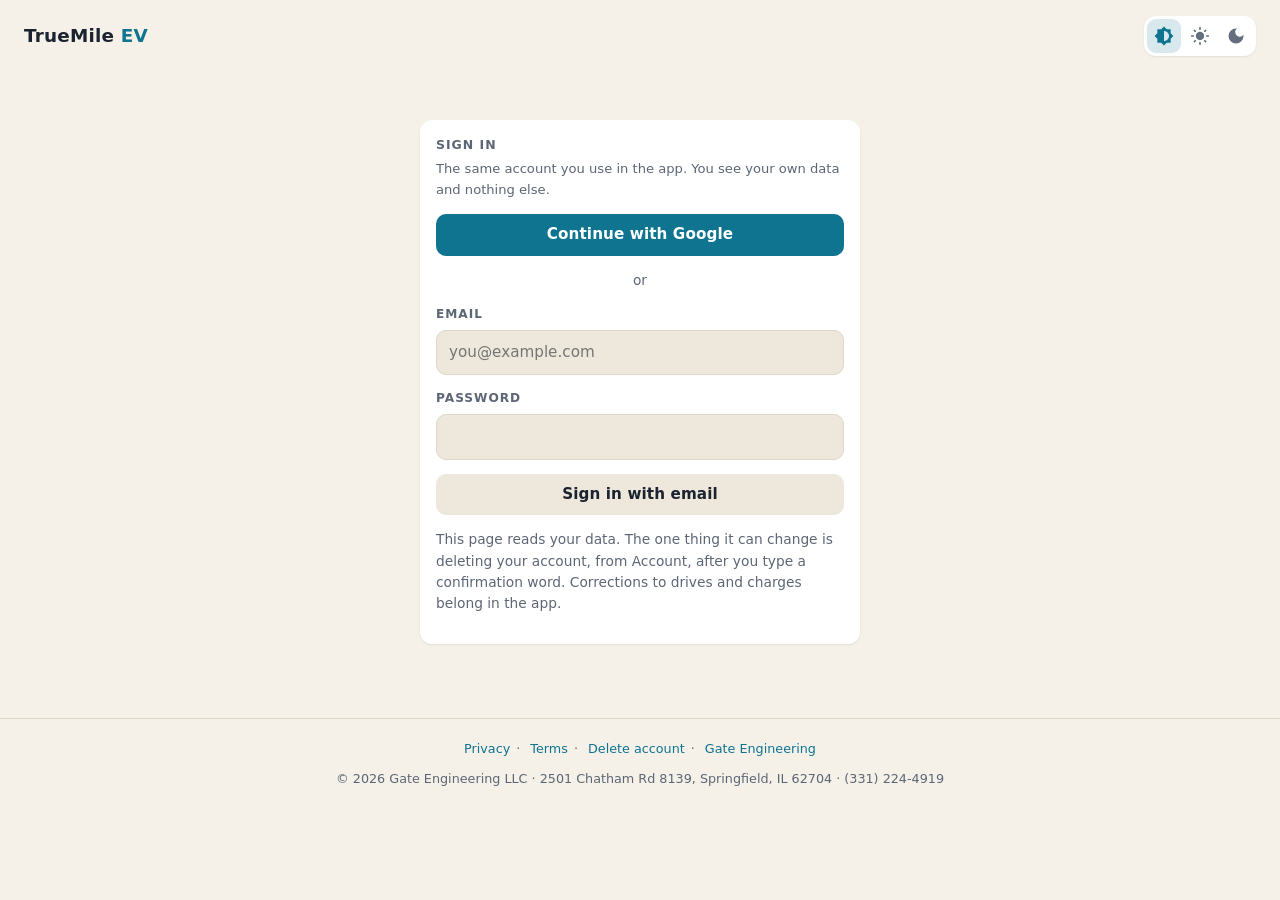
==== app.html @ 6ab0e8e6 "The dashboard rebuilt like the app: Account, Garage, Financial, Charge, Map, Report, Settings Sideba" ====
<!DOCTYPE html>
<html lang="en"><head><meta charset="utf-8"><meta name="viewport" content="width=device-width, initial-scale=1">
<meta http-equiv="Content-Security-Policy" content="default-src 'none'; script-src 'self'; style-src 'self' 'unsafe-inline'; img-src 'self' data: blob:; connect-src 'self' https://fsnmjxtthahperapdihw.supabase.co https://tiles.openfreemap.org; worker-src 'self'; base-uri 'none'; form-action 'none'">
<meta name="color-scheme" content="dark light">
<meta name="robots" content="noindex">
<title>TrueMile EV — your dashboard</title>
<link rel="icon" href='data:image/svg+xml,<svg xmlns="http://www.w3.org/2000/svg" viewBox="0 0 64 64"><path d="M10 12 h18 a20 20 0 0 1 0 40 h-18 z" fill="%231e88d2"/><circle cx="52" cy="32" r="6" fill="%2300e676"/></svg>'>
<link rel="stylesheet" href="assets/style.css?v=3">
<link rel="stylesheet" href="assets/css/tiles.css?v=3">
<link rel="stylesheet" href="assets/css/account.css?v=3">
<link rel="stylesheet" href="assets/css/garage.css?v=3">
<link rel="stylesheet" href="assets/css/settings.css?v=3">
<link rel="stylesheet" href="assets/css/financial.css?v=3">
<link rel="stylesheet" href="assets/css/charges.css?v=3">
<link rel="stylesheet" href="assets/css/charts.css?v=3">
<link rel="stylesheet" href="assets/css/trips.css?v=3">
<link rel="stylesheet" href="assets/css/map.css?v=3">
<link rel="stylesheet" href="assets/css/report.css?v=3">
<link rel="stylesheet" href="assets/css/print.css?v=3">
<script src="assets/config.js?v=3"></script>
</head><body>
<div class="shell" id="shell">

  <aside id="sidebar" class="sidebar hide" aria-label="Sections"></aside>
  <div class="scrim hide" id="scrim"></div>

  <div class="main">
    <header class="topbar" id="topbar">
      <div class="tb-left" id="tbLeft">
        <a class="tb-brand" href="index.html">TrueMile <b>EV</b></a>
      </div>
      <div class="tb-right" id="tbRight"></div>
    </header>

    <div id="banner"></div>

    <!-- ── not configured ─────────────────────────────────────────────────────────────────── -->
    <div id="unconfigured" class="panel narrow hide">
      <h2>One value missing</h2>
      <p class="note">This page needs the project's public anon key before it can talk to anything.
      Run <code>python tools/web-config.py</code>, which copies it into <code>assets/config.js</code> from the
      app's own source. Only the public anon key belongs in that file: it is served to every visitor.</p>
    </div>

    <!-- ── sign in ────────────────────────────────────────────────────────────────────────── -->
    <div id="signIn" class="panel narrow hide">
      <h2>Sign in</h2>
      <p class="sub">The same account you use in the app. You see your own data and nothing else.</p>
      <button id="googleBtn" type="button" class="primary wide">Continue with Google</button>
      <p class="note center gap-top">or</p>
      <label for="email">Email</label>
      <input id="email" type="email" autocomplete="username" placeholder="you@example.com">
      <label for="password">Password</label>
      <input id="password" type="password" autocomplete="current-password">
      <button id="emailBtn" type="button" class="wide gap-top">Sign in with email</button>
      <div id="signInMsg"></div>
      <p class="note signin-note">This page reads your data. The one thing it can change is deleting your account,
      from Account, after you type a confirmation word. Corrections to drives and charges belong in the app.</p>
    </div>

    <!-- ── the signed-in sections ─────────────────────────────────────────────────────────── -->
    <main id="view" class="hide"></main>

    <footer>
      <div>
        <a href="https://gateeng.com/truemile-privacy/">Privacy</a>·
        <a href="https://gateeng.com/truemile-terms/">Terms</a>·
        <a href="https://gateeng.com/truemile-privacy/delete/">Delete account</a>·
        <a href="https://gateeng.com">Gate Engineering</a>
      </div>
      <div class="foot2">© 2026 Gate Engineering LLC · 2501 Chatham Rd 8139, Springfield, IL 62704 · (331) 224-4919</div>
    </footer>
  </div>

</div>
<script type="module" src="assets/app.js?v=3"></script>
</body></html>
---- assets/style.css ----
/* TrueMile EV — dashboard design system. Self-hosted: no font file, no outside stylesheet.
   The app's own look (TrueMileColors): flat navy after dark, warm ivory by day; cards on a flat page,
   no glows, no gradients. lib/theme.js sets data-theme on <html> (a stored Light / Dark choice, else
   the system); config.js applies a stored choice before the first paint; until then the media query
   below decides. The three token blocks must define the same properties (a test checks).
   Components here are unprefixed and shared by every section; a view adds only classes prefixed with
   its own name, in its own css/*.css file. */

:root, :root[data-theme="dark"]{
  --bg:#0B111E; --card:#131B2A; --card2:#1A2336; --line:#2A3547; --ink:#E8F0FF; --muted:#9AA5B8;
  --dim:#8391A7; --dim-deco:#4A5568; --accent:#00E5FF; --accent-ink:#04121A;
  --m-cost:#34D399; --m-power:#2E9BE6; --m-regen:#39E04D; --m-charging:#22D3EE; --m-bms:#B794F6;
  --m-efficiency:#FACC15; --m-climate:#FB7185; --m-outside:#6FB7E0; --m-distance:#E5E7EB;
  --alert:#E5484D; --caution:#F2A60C; --better:#4ADE80; --worse:#F87171;
  --tier-pro:#2196F3; --tier-max:#00E676; --tier-business:#FFB300;
  --c-board:#00E676; --c-charge:#00B0FF; --c-live:#FF1744; --c-map:#FF6D00; --c-report:#FFD600;
  --c-wear:#00E5FF; --c-auto:#B388FF;
  --hover:rgba(0,229,255,.06); --shadow:none; --pop-shadow:0 18px 48px rgba(0,0,0,.55);
  --scrim:rgba(3,6,12,.62); --err-ink:#FF8A80; --btn-hover:#24304A;
  /* role aliases (the same in every theme) */
  --cyan:var(--accent); --green:var(--c-board); --blue:var(--m-power); --amber:var(--caution); --red:var(--alert);
  --c-account:var(--accent); --c-garage:var(--m-bms); --c-financial:var(--c-board); --c-settings:var(--muted);
  color-scheme:dark;
}
:root[data-theme="light"]{
  --bg:#F5F1E8; --card:#FFFFFF; --card2:#EDE8DB; --line:#DED7C7; --ink:#1B2330; --muted:#5C6675;
  --dim:#646E7E; --dim-deco:#B7B0A0; --accent:#0E7490; --accent-ink:#FFFFFF;
  --m-cost:#15803D; --m-power:#0E63C4; --m-regen:#128A3C; --m-charging:#2563EB; --m-bms:#6D28D9;
  --m-efficiency:#B45309; --m-climate:#C2410C; --m-outside:#2C7CB0; --m-distance:#374151;
  --alert:#C62828; --caution:#B26A00; --better:#15803D; --worse:#C62828;
  --tier-pro:#1D4ED8; --tier-max:#15803D; --tier-business:#B45309;
  --c-board:#15803D; --c-charge:#0369A1; --c-live:#B91C1C; --c-map:#C2410C; --c-report:#A16207;
  --c-wear:#0E7490; --c-auto:#6D28D9;
  --hover:rgba(14,116,144,.06); --shadow:0 1px 2px rgba(90,80,60,.10); --pop-shadow:0 18px 48px rgba(90,80,60,.28);
  --scrim:rgba(40,36,28,.40); --err-ink:#B91C1C; --btn-hover:#DCD5C4;
  --cyan:var(--accent); --green:var(--c-board); --blue:var(--m-power); --amber:var(--caution); --red:var(--alert);
  --c-account:var(--accent); --c-garage:var(--m-bms); --c-financial:var(--c-board); --c-settings:var(--muted);
  color-scheme:light;
}
@media (prefers-color-scheme: light){
  :root:not([data-theme]){
    --bg:#F5F1E8; --card:#FFFFFF; --card2:#EDE8DB; --line:#DED7C7; --ink:#1B2330; --muted:#5C6675;
    --dim:#646E7E; --dim-deco:#B7B0A0; --accent:#0E7490; --accent-ink:#FFFFFF;
    --m-cost:#15803D; --m-power:#0E63C4; --m-regen:#128A3C; --m-charging:#2563EB; --m-bms:#6D28D9;
    --m-efficiency:#B45309; --m-climate:#C2410C; --m-outside:#2C7CB0; --m-distance:#374151;
    --alert:#C62828; --caution:#B26A00; --better:#15803D; --worse:#C62828;
    --tier-pro:#1D4ED8; --tier-max:#15803D; --tier-business:#B45309;
    --c-board:#15803D; --c-charge:#0369A1; --c-live:#B91C1C; --c-map:#C2410C; --c-report:#A16207;
    --c-wear:#0E7490; --c-auto:#6D28D9;
    --hover:rgba(14,116,144,.06); --shadow:0 1px 2px rgba(90,80,60,.10); --pop-shadow:0 18px 48px rgba(90,80,60,.28);
    --scrim:rgba(40,36,28,.40); --err-ink:#B91C1C; --btn-hover:#DCD5C4;
    --cyan:var(--accent); --green:var(--c-board); --blue:var(--m-power); --amber:var(--caution); --red:var(--alert);
    --c-account:var(--accent); --c-garage:var(--m-bms); --c-financial:var(--c-board); --c-settings:var(--muted);
    color-scheme:light;
  }
}

:root{
  --r-tile:10px; --r-card:12px; --r-pill:16px; --r-chip:8px;
  --sp1:4px; --sp2:8px; --sp3:12px; --sp4:16px; --sp5:24px; --sp6:32px;
  --gutter:24px; --content:1280px;
  --sb-full:232px; --sb-rail:80px; --sb-drawer:280px;
  --ease:cubic-bezier(.2,.7,.2,1);
}

/* ── base ────────────────────────────────────────────────────────────────────────────────── */
*{box-sizing:border-box}
html{-webkit-text-size-adjust:100%;overflow-x:hidden}
body{margin:0;font-family:system-ui,-apple-system,"Segoe UI",Roboto,"Helvetica Neue",Arial,sans-serif;
  font-size:.95rem;line-height:1.55;background:var(--bg);color:var(--ink);min-height:100vh}
a{color:var(--accent);text-decoration:none}
a:hover{text-decoration:underline}
code{font-family:ui-monospace,Consolas,monospace;font-size:.92em;background:var(--card2);padding:1px 5px;border-radius:5px}
img,svg{max-width:100%}
svg.ico{flex:none;display:inline-block;vertical-align:middle}
.hide{display:none!important}
.center{text-align:center}
.gap-top{margin-top:14px}
.wide{width:100%}
.num,.tnum{font-variant-numeric:tabular-nums}
.sr-only{position:absolute!important;width:1px;height:1px;padding:0;margin:-1px;overflow:hidden;clip:rect(0 0 0 0);white-space:nowrap;border:0}
:focus-visible{outline:2px solid var(--accent);outline-offset:2px}

/* ── the shell: sidebar | main column ────────────────────────────────────────────────────── */
.shell{min-height:100vh}
.shell.with-nav{display:grid;grid-template-columns:var(--sb-full) minmax(0,1fr)}
.shell.with-nav.rail{grid-template-columns:var(--sb-rail) minmax(0,1fr)}
.main{min-width:0;display:flex;flex-direction:column;min-height:100vh}
.main > main,.main > #banner,.main > .panel,.main > footer{width:100%;max-width:var(--content);margin-left:auto;margin-right:auto}
#view{padding:0 var(--gutter) var(--sp5);min-width:0;flex:1 0 auto}
#banner{padding:0 var(--gutter)}
#banner:empty{display:none}
#banner .msg{display:flex;align-items:center;gap:10px;flex-wrap:wrap}

.sidebar{position:sticky;top:0;align-self:start;height:100vh;overflow:auto;background:var(--card);box-shadow:var(--shadow);
  display:flex;flex-direction:column;gap:var(--sp2);padding:var(--sp4) var(--sp3);z-index:30;
  border-right:1px solid color-mix(in srgb,var(--line) 60%,transparent);scrollbar-width:thin}
.sb-brand{display:flex;align-items:center;gap:10px;padding:6px 10px 14px;color:var(--ink);font-weight:800;font-size:1.12rem;
  letter-spacing:.2px;white-space:nowrap;min-height:44px}
.sb-brand:hover{text-decoration:none}
.sb-brand b{color:var(--accent);font-weight:800}
.sb-logo{width:30px;height:30px;flex:none}
.sb-nav{display:flex;flex-direction:column;gap:4px;margin:0;padding:0;list-style:none;flex:1 1 auto}
.sb-bottom{display:flex;flex-direction:column;gap:4px;padding-top:var(--sp2);border-top:1px solid var(--line)}
.sb-item{--c:var(--accent);display:flex;align-items:center;gap:14px;min-height:44px;padding:0 14px;border-radius:var(--r-pill);
  color:var(--dim);font-weight:500;font-size:.95rem;white-space:nowrap;transition:background .18s var(--ease),color .18s var(--ease)}
.sb-item:hover{text-decoration:none;background:var(--hover);color:var(--ink)}
.sb-item .ico{width:24px;height:24px;transition:transform .18s var(--ease)}
.sb-item[aria-current="page"]{background:color-mix(in srgb,var(--c) 15%,transparent);color:var(--c);font-weight:700}
.sb-item[aria-current="page"]:hover{color:var(--c)}
.sb-email{color:var(--muted);font-size:.8rem;padding:4px 14px;overflow:hidden;text-overflow:ellipsis;white-space:nowrap;max-width:100%}
.sb-collapse{display:flex;align-items:center;gap:14px;min-height:40px;padding:0 14px;border:0;background:transparent;
  color:var(--dim);font-weight:500;border-radius:var(--r-pill);width:100%;justify-content:flex-start}
.sb-collapse:hover{background:var(--hover);color:var(--ink)}
.sb-collapse .ico{width:22px;height:22px}

/* the icon rail: collapsed by choice at ≥1100 px, always at 768-1099 px */
.shell.rail .sidebar{padding:var(--sp4) 6px;align-items:stretch}
.shell.rail .sb-brand span,.shell.rail .sb-email,.shell.rail .sb-collapse span{display:none}
.shell.rail .sb-brand{justify-content:center;padding:6px 0 14px}
.shell.rail .sb-item{flex-direction:column;justify-content:center;gap:2px;padding:6px 2px;min-height:56px;font-size:.66rem;
  white-space:normal;text-align:center;line-height:1.15}
.shell.rail .sb-item .ico{width:26px;height:26px}
.shell.rail .sb-collapse{justify-content:center;padding:0}
.shell.rail .sb-collapse .ico{transform:rotate(180deg)}

.scrim{position:fixed;inset:0;background:var(--scrim);z-index:40}

@media (min-width:768px) and (max-width:1099.98px){
  .shell.with-nav{grid-template-columns:var(--sb-rail) minmax(0,1fr)}
  .shell.with-nav .sidebar{padding:var(--sp4) 6px}
  .shell.with-nav .sb-brand span,.shell.with-nav .sb-email,.shell.with-nav .sb-collapse{display:none}
  .shell.with-nav .sb-brand{justify-content:center;padding:6px 0 14px}
  .shell.with-nav .sb-item{flex-direction:column;justify-content:center;gap:2px;padding:6px 2px;min-height:56px;font-size:.66rem;
    white-space:normal;text-align:center;line-height:1.15}
  .shell.with-nav .sb-item .ico{width:26px;height:26px}
}
@media (max-width:767.98px){
  :root{--gutter:16px}
  .shell.with-nav,.shell.with-nav.rail{display:block}
  .shell.with-nav .sidebar{position:fixed;left:0;top:0;bottom:0;width:var(--sb-drawer);max-width:86vw;height:auto;align-self:stretch;
    transform:translateX(-102%);transition:transform .2s var(--ease);z-index:50;box-shadow:var(--pop-shadow);visibility:hidden}
  .shell.with-nav .sidebar.open{transform:none;visibility:visible}
  .shell.with-nav .sb-collapse{display:none}
  .shell.rail .sb-brand span,.shell.rail .sb-email{display:revert}
  .shell.rail .sb-brand{justify-content:flex-start;padding:6px 10px 14px}
  .shell.rail .sb-item{flex-direction:row;justify-content:flex-start;gap:14px;padding:0 14px;min-height:44px;font-size:.95rem;white-space:nowrap;text-align:left}
  .shell.rail .sb-item .ico{width:24px;height:24px}
}
@media (min-width:768px){ .scrim{display:none!important} .tb-menu{display:none!important} }

/* ── topbar ─────────────────────────────────────────────────────────────────────────────── */
.topbar{position:sticky;top:0;z-index:20;background:var(--bg);display:flex;align-items:center;gap:12px;
  padding:14px var(--gutter);min-height:72px;width:100%;max-width:var(--content);margin:0 auto}
.tb-left{display:flex;align-items:center;gap:12px;min-width:0;flex:1 1 auto}
.tb-right{display:flex;align-items:center;gap:8px;flex:none;flex-wrap:wrap;justify-content:flex-end;min-width:0}
.tb-brand{font-weight:800;letter-spacing:.2px;font-size:1.15rem;color:var(--ink);white-space:nowrap}
.tb-brand:hover{text-decoration:none}
.tb-brand b{color:var(--accent)}
.tb-sect{--c:var(--accent);width:40px;height:40px;border-radius:var(--r-tile);display:grid;place-items:center;flex:none;
  color:var(--c);background:color-mix(in srgb,var(--c) 14%,transparent)}
.tb-titles{min-width:0;display:flex;flex-direction:column}
.tb-titles h1{font-size:1.3rem;font-weight:800;line-height:1.2;margin:0;white-space:nowrap;overflow:hidden;text-overflow:ellipsis}
.tb-sub{color:var(--muted);font-size:.82rem;white-space:nowrap;overflow:hidden;text-overflow:ellipsis;min-height:1.2em}
.tb-sub a{color:var(--muted)}
.tb-vehicle{width:auto;max-width:240px;min-height:40px;padding:6px 10px;font-size:.88rem;text-overflow:ellipsis}
.tb-refresh .lbl{margin-left:2px}
.pill.demo{background:color-mix(in srgb,var(--caution) 16%,transparent);color:var(--caution)}
a.pill:hover{text-decoration:none;filter:brightness(1.08)}

/* the theme switch: System · Light · Dark, right of Refresh */
.themesw{display:inline-flex;gap:2px;padding:3px;border-radius:12px;background:var(--card);box-shadow:var(--shadow)}
.themesw button{width:34px;height:34px;min-height:0;padding:0;display:grid;place-items:center;border:0;border-radius:9px;
  background:transparent;color:var(--dim)}
.themesw button:hover{color:var(--ink);background:var(--hover)}
.themesw button[aria-checked="true"]{color:var(--accent);background:color-mix(in srgb,var(--accent) 16%,transparent)}
.themesw-one{position:relative;display:none}
@media (max-width:559.98px){
  .themesw{display:none}
  .themesw-one{display:inline-block}
  .tb-refresh .lbl{display:none}
  .tb-refresh{width:40px;padding:0;justify-content:center}
}
@media (max-width:767.98px){
  .topbar{position:static;padding:10px var(--gutter);gap:8px;flex-wrap:wrap;min-height:60px}
  .tb-sect{display:none}
  .tb-titles h1{font-size:1.12rem}
  .tb-vehicle{max-width:150px}
}

/* ── controls ───────────────────────────────────────────────────────────────────────────── */
button{font:inherit;cursor:pointer;border-radius:10px;padding:8px 14px;font-weight:600;letter-spacing:.1px;
  background:var(--card2);color:var(--ink);border:1px solid transparent;transition:background .15s,border-color .15s,color .15s}
button:hover{background:var(--btn-hover)}
button.primary,.btn.primary{background:var(--accent);color:var(--accent-ink);border-color:transparent}
button.primary:hover,.btn.primary:hover{background:color-mix(in srgb,var(--accent) 86%,var(--ink))}
button.small{padding:6px 12px;font-size:.86em}
button:disabled,.btn[aria-disabled="true"]{opacity:.5;cursor:default}
button:disabled:hover{background:var(--card2)}
button.primary:disabled:hover{background:var(--accent)}
.btn{display:inline-flex;align-items:center;justify-content:center;gap:8px;min-height:44px;padding:0 16px;border-radius:10px;
  font-weight:600;background:var(--card2);color:var(--ink);border:1px solid transparent;text-decoration:none;cursor:pointer;
  font-size:.95rem;line-height:1.2;white-space:nowrap}
.btn:hover{text-decoration:none;background:var(--btn-hover)}
.btn.ghost{background:transparent;border-color:var(--line)}
.btn.ghost:hover{background:var(--hover)}
.btn.danger{background:color-mix(in srgb,var(--alert) 16%,transparent);color:var(--alert)}
.btn.danger:hover{background:color-mix(in srgb,var(--alert) 24%,transparent)}
.btn.sm{min-height:36px;padding:0 12px;font-size:.88rem}
.icon-btn{width:40px;height:40px;min-height:0;padding:0;display:inline-grid;place-items:center;border-radius:10px;flex:none;
  background:transparent;color:var(--muted);border:0}
.icon-btn:hover{background:var(--hover);color:var(--ink)}
input,select,textarea{font:inherit;background:var(--card2);color:var(--ink);border:1px solid var(--line);
  border-radius:10px;padding:10px 12px;width:100%;min-width:0}
input:focus-visible,select:focus-visible,textarea:focus-visible{outline:2px solid var(--accent);outline-offset:0;border-color:transparent}
input[type=checkbox],input[type=radio]{width:auto;accent-color:var(--accent)}
input[type=date]{color-scheme:inherit}
label{display:block;font-size:.8em;letter-spacing:.08em;text-transform:uppercase;color:var(--muted);margin:14px 0 6px;font-weight:600}

.seg{display:inline-flex;flex-wrap:wrap;gap:6px;max-width:100%}
.seg button{padding:6px 12px;font-size:.86em;border-radius:999px;background:var(--card);border:1px solid var(--line)}
.seg button:hover{background:var(--hover)}
.seg button.on,.seg button[aria-pressed="true"],.seg button[aria-checked="true"]{color:var(--accent);border-color:currentColor;
  background:color-mix(in srgb,var(--accent) 14%,transparent)}
.chip{display:inline-flex;align-items:center;gap:6px;padding:3px 10px;border-radius:var(--r-chip);font-size:.84em;
  background:var(--card2);color:var(--ink);border:0}
.chip.ok{background:color-mix(in srgb,var(--c-board) 15%,transparent);color:var(--c-board)}
.chip.warn{background:color-mix(in srgb,var(--caution) 15%,transparent);color:var(--caution)}
.chip.err{background:color-mix(in srgb,var(--alert) 15%,transparent);color:var(--alert)}
.pill{display:inline-flex;align-items:center;gap:4px;padding:2px 10px;border-radius:999px;font-size:.78em;font-weight:700;white-space:nowrap;
  background:color-mix(in srgb,var(--accent) 14%,transparent);color:var(--accent)}
.pill.grey{background:color-mix(in srgb,var(--muted) 14%,transparent);color:var(--muted)}
.pill.tier-pro{background:color-mix(in srgb,var(--tier-pro) 16%,transparent);color:var(--tier-pro)}
.pill.tier-max{background:color-mix(in srgb,var(--tier-max) 16%,transparent);color:var(--tier-max)}
.pill.tier-business{background:color-mix(in srgb,var(--tier-business) 16%,transparent);color:var(--tier-business)}
.pill.tier-entry{background:color-mix(in srgb,var(--muted) 16%,transparent);color:var(--muted)}
.badge{display:inline-grid;place-items:center;min-width:18px;height:18px;padding:0 5px;border-radius:9px;font-size:.7rem;font-weight:800;
  background:var(--accent);color:var(--accent-ink);font-variant-numeric:tabular-nums}

/* the app's FilterButton: a two-line stadium on accent 14% */
.filterbtn{display:inline-flex;align-items:center;gap:8px;min-height:44px;padding:4px 12px 4px 14px;border-radius:999px;border:0;
  background:color-mix(in srgb,var(--accent) 14%,transparent);color:var(--accent);text-align:left;max-width:100%}
.filterbtn:hover{background:color-mix(in srgb,var(--accent) 22%,transparent)}
.filterbtn .fb-text{display:flex;flex-direction:column;min-width:0;line-height:1.15}
.filterbtn .fb-k{font-size:10px;color:var(--muted);font-weight:600;letter-spacing:.04em}
.filterbtn .fb-v{font-size:12px;font-weight:800;color:var(--accent);white-space:nowrap;overflow:hidden;text-overflow:ellipsis}
.filterbtn .count{margin-left:2px}

/* section tabs (Garage tabs, Map Trips / Journeys): underline style, scrolls inside itself */
.subtabs{--c:var(--accent);display:flex;gap:4px;border-bottom:1px solid var(--line);overflow-x:auto;overflow-y:hidden;
  scrollbar-width:thin;margin:0 0 var(--sp4);-webkit-overflow-scrolling:touch}
.subtabs a,.subtabs button{display:inline-flex;align-items:center;gap:8px;padding:10px 14px;border:0;border-radius:0;background:transparent;
  color:var(--muted);font-weight:600;white-space:nowrap;border-bottom:2px solid transparent;margin-bottom:-1px;min-height:44px;
  transition:color .15s,background .15s}
.subtabs a:hover,.subtabs button:hover{text-decoration:none;color:var(--ink);background:var(--hover)}
.subtabs [aria-selected="true"],.subtabs [aria-current="page"]{color:var(--c);border-bottom-color:var(--c)}

/* ── type ───────────────────────────────────────────────────────────────────────────────── */
section{padding:0}
h1{font-size:1.3rem;line-height:1.25;margin:0 0 10px;font-weight:800}
h2{font-size:.78rem;letter-spacing:.08em;text-transform:uppercase;color:var(--muted);margin:0 0 12px;line-height:1.4;font-weight:700}
h3{font-size:1rem;margin:0 0 8px}
.sub{color:var(--muted);font-size:.82rem;margin:-6px 0 14px}
.note{color:var(--muted);font-size:.86rem}
.loading{color:var(--muted);margin:6px 0}
.lock,.note.lock{color:var(--muted);display:flex;align-items:center;gap:6px}
.lock .ico{color:var(--dim)}
.row-title{font-size:.95rem;font-weight:600}
.subtitle{color:var(--muted);font-size:.82rem}

/* ── surfaces ───────────────────────────────────────────────────────────────────────────── */
.card,.panel{background:var(--card);border-radius:var(--r-card);padding:16px;min-width:0;box-shadow:var(--shadow)}
.panel.narrow{max-width:440px;margin:48px auto}
.card-head{display:flex;align-items:center;gap:10px;margin:0 0 12px;min-height:24px;flex-wrap:wrap}
.card-title{font-size:.76rem;font-weight:700;text-transform:uppercase;letter-spacing:.08em;color:var(--muted);margin:0;line-height:1.35;
  display:flex;align-items:center;gap:8px}
.card-title .ico{color:var(--dim)}
.card-actions{margin-left:auto;display:flex;align-items:center;gap:8px;flex-wrap:wrap}
.card-tag{font-size:.66rem;letter-spacing:.08em;color:var(--muted);border:1px solid var(--line);border-radius:999px;padding:1px 8px;font-weight:700}
.card.collapsible > .card-head{cursor:pointer;user-select:none;margin-bottom:0}
.card.collapsible.open > .card-head{margin-bottom:12px}
.card.collapsible > .card-body{display:none}
.card.collapsible.open > .card-body{display:block}
.card-chev{margin-left:auto;color:var(--dim);display:grid;place-items:center}
.grid-cards{display:grid;grid-template-columns:repeat(auto-fill,minmax(min(100%,320px),1fr));gap:16px;align-items:start}
.stack{display:flex;flex-direction:column;gap:16px;min-width:0}
.span-all{grid-column:1 / -1}

.tiles{display:grid;grid-template-columns:repeat(3,minmax(0,1fr));gap:10px}
.tile{background:var(--card);border-radius:var(--r-tile);padding:12px 8px;min-width:0;text-align:center;border:0;
  display:flex;flex-direction:column;align-items:center;justify-content:center;gap:2px;box-shadow:var(--shadow)}
button.tile{font-weight:400;letter-spacing:0}
button.tile:hover{background:color-mix(in srgb,var(--card) 90%,var(--ink))}
.tile .v,.tile-v{font-size:1.5rem;font-weight:900;line-height:1.15;overflow-wrap:anywhere;font-variant-numeric:tabular-nums;max-width:100%}
.tile .k,.tile-k{font-size:.74rem;font-weight:500;color:var(--dim);letter-spacing:.03em;line-height:1.25}
.tile-cmp{font-size:.7rem;color:var(--dim);line-height:1.25;max-width:100%;white-space:nowrap;overflow:hidden;text-overflow:ellipsis}
.tile .v.cyan{color:var(--accent)} .tile .v.green{color:var(--c-board)} .tile .v.amber{color:var(--caution)}
@media (max-width:419.98px){ .tiles{grid-template-columns:repeat(2,minmax(0,1fr))} }
@media (max-width:767.98px){ .tile .v,.tile-v{font-size:1.25rem} }

.kv{display:grid;grid-template-columns:minmax(0,auto) minmax(0,1fr);gap:0 16px;margin:0}
.kv dt,.kv dd{padding:7px 0;border-bottom:1px dotted var(--line);min-width:0}
.kv dt{color:var(--muted);font-size:.86rem;font-weight:600}
.kv dd{margin:0;text-align:right;font-variant-numeric:tabular-nums;overflow-wrap:anywhere}
.kv dt:nth-last-of-type(1),.kv dd:last-of-type{border-bottom:0}
.grid2{display:grid;grid-template-columns:repeat(2,minmax(0,1fr));gap:12px}

table,.table{width:100%;border-collapse:collapse;font-size:.92em;font-variant-numeric:tabular-nums}
th,td{text-align:right;padding:9px 10px;border-bottom:1px solid var(--line);white-space:nowrap}
th:first-child,td:first-child{text-align:left}
th{font-size:.72em;letter-spacing:.08em;text-transform:uppercase;color:var(--muted);font-weight:700}
tbody tr:hover{background:var(--hover)}
.scroll{overflow-x:auto;border-radius:var(--r-card);background:var(--card);max-width:100%;-webkit-overflow-scrolling:touch;box-shadow:var(--shadow)}
.scroll table tr:last-child td{border-bottom:0}

.empty{display:flex;align-items:center;gap:12px;color:var(--muted);padding:14px 4px}
.empty .ico{color:var(--dim-deco);width:32px;height:32px}

.skel{display:flex;flex-direction:column;gap:10px}
.skel-bar{display:block;height:12px;border-radius:6px;background:var(--card2);animation:skel-pulse 1.2s ease-in-out infinite}
.skel-bar.w60{width:60%} .skel-bar.w40{width:40%} .skel-bar.w80{width:80%} .skel-bar.tall{height:120px}
@keyframes skel-pulse{50%{opacity:.45}}

.msg{border-radius:var(--r-card);padding:12px 14px;margin:14px 0;font-size:.92em;overflow-wrap:anywhere}
.msg.err{background:color-mix(in srgb,var(--alert) 12%,transparent);color:var(--err-ink);
  border:1px solid color-mix(in srgb,var(--alert) 35%,transparent)}
.msg.warn{background:color-mix(in srgb,var(--caution) 12%,transparent);color:var(--ink);
  border:1px solid color-mix(in srgb,var(--caution) 40%,transparent)}
.msg.ok{background:color-mix(in srgb,var(--c-board) 12%,transparent);color:var(--ink);
  border:1px solid color-mix(in srgb,var(--c-board) 35%,transparent)}
.msg.info{background:color-mix(in srgb,var(--accent) 9%,transparent);color:var(--ink);border:1px solid var(--line)}

/* ── dialog (lib/dom.js openDialog) ──────────────────────────────────────────────────────── */
dialog.dialog{background:var(--card2);color:var(--ink);border:0;border-radius:14px;padding:0;
  width:min(560px,calc(100vw - 32px));max-height:calc(100vh - 48px);box-shadow:var(--pop-shadow);
  display:flex;flex-direction:column;overflow:hidden}
dialog.dialog:not([open]){display:none}
dialog.dialog::backdrop,dialog.sheet::backdrop{background:var(--scrim)}
.dialog-head{display:flex;align-items:center;gap:10px;padding:10px 10px 10px 18px;border-bottom:1px solid var(--line)}
.dialog-head h3{flex:1;margin:0;font-size:1.02rem}
.dialog-body{padding:14px 18px 18px;overflow:auto;min-height:0}

/* ── sheet (lib/dom.js openSheet): right panel from 768 px, bottom sheet on a phone ─────────── */
dialog.sheet{background:var(--card2);color:var(--ink);border:0;padding:0;margin:0;box-shadow:var(--pop-shadow);
  position:fixed;inset:0 0 0 auto;width:min(380px,100vw);max-width:100vw;height:100%;max-height:100%;
  display:flex;flex-direction:column;border-radius:14px 0 0 14px;animation:sheet-in-right .2s var(--ease)}
dialog.sheet:not([open]){display:none}
.sheet-head{display:flex;align-items:center;gap:10px;padding:12px 10px 12px 18px;border-bottom:1px solid var(--line)}
.sheet-head h3{flex:1;margin:0;font-size:1.02rem}
.sheet-body{padding:14px 18px;overflow:auto;flex:1 1 auto;min-height:0}
.sheet-foot{display:flex;justify-content:flex-end;gap:10px;padding:12px 18px;border-top:1px solid var(--line)}
@keyframes sheet-in-right{from{transform:translateX(24px);opacity:0}to{transform:none;opacity:1}}
@keyframes sheet-in-up{from{transform:translateY(24px);opacity:0}to{transform:none;opacity:1}}
@media (max-width:767.98px){
  dialog.sheet{inset:auto 0 0 0;width:100%;height:auto;max-height:85vh;border-radius:16px 16px 0 0;animation-name:sheet-in-up}
}

/* ── menu (a small popover list) ────────────────────────────────────────────────────────── */
.menu{position:absolute;z-index:60;top:calc(100% + 6px);right:0;min-width:180px;background:var(--card2);border-radius:12px;
  padding:6px;box-shadow:var(--pop-shadow);display:flex;flex-direction:column;gap:2px}
.menu[hidden]{display:none}
.menu button,.menu a{display:flex;align-items:center;gap:10px;width:100%;min-height:40px;padding:0 12px;border:0;border-radius:var(--r-chip);
  background:transparent;color:var(--ink);font-weight:500;text-align:left}
.menu button:hover,.menu a:hover{background:var(--hover);text-decoration:none}
.menu [aria-checked="true"]{color:var(--accent);font-weight:700}

/* ── footer ─────────────────────────────────────────────────────────────────────────────── */
footer{border-top:1px solid var(--line);margin-top:26px;padding:20px var(--gutter) 40px;color:var(--muted);font-size:.84em;text-align:center}
footer a{margin:0 6px;display:inline-block}
footer .foot2{margin-top:10px}

/* signed out: the brand in the topbar, the sign-in card centred */
.signin-note{margin-top:14px}

@media (max-width:640px){
  .panel.narrow{margin:24px auto}
  .card,.panel{padding:14px}
}
@media (min-width:1100px){
  .card{padding:20px}
}

/* ── motion: 150-200 ms on nav pills, the drawer and sheets; none when the reader asks ────── */
@media (prefers-reduced-motion:reduce){
  *,*::before,*::after{animation:none!important;transition:none!important}
}
---- assets/css/tiles.css ----
/* TrueMile EV web: the section tile grid (views/tilegrid.js: tiles, vs avg row, tile picker) and the
   three shared controls every section uses (rangebar, typefilter, carfilter). Tokens come from
   style.css; the tile itself is the app's ReportTile (radius 10, card fill, no border, value 900 in the
   metric colour, label in --dim). */

/* ── Range control ─────────────────────────────────────────────────────────────────────────── */
.rangebar{display:flex;flex-direction:column;gap:8px;min-width:0}
.rangebar-seg{display:flex;flex-wrap:wrap;gap:6px}
.rangebar-seg button,.carfilter button{padding:6px 12px;font-size:.84em;border-radius:999px;font-weight:600;
  background:var(--card);border:1px solid transparent;color:var(--muted);min-height:34px}
.rangebar-seg button:hover,.carfilter button:hover{color:var(--ink);background:var(--hover)}
.rangebar-seg button.on,.carfilter button.on{color:var(--c-report);border-color:transparent;font-weight:700;
  background:color-mix(in srgb,var(--c-report) 15%,transparent)}
.rangebar-step{display:flex;align-items:center;gap:10px}
.rangebar-arrow{width:36px;height:36px;padding:0;display:inline-grid;place-items:center;border-radius:999px;background:var(--card);
  line-height:1;font-size:.8rem;color:var(--muted)}
.rangebar-arrow:hover{color:var(--ink)}
.rangebar-label{font-weight:800;font-size:1.05rem;min-width:0;overflow-wrap:anywhere;font-variant-numeric:tabular-nums}
.rangebar-custom{display:flex;gap:10px;flex-wrap:wrap}
.rangebar-date{display:flex;flex-direction:column;gap:4px;margin:0;flex:1 1 140px;min-width:0;
  text-transform:none;letter-spacing:0;font-size:.85em}
.rangebar-date input{width:100%}

/* ── Type filter ───────────────────────────────────────────────────────────────────────────── */
.typefilter{position:relative;display:inline-block;max-width:100%}
.typefilter-btn{padding:6px 12px;font-size:.86em;border-radius:999px;max-width:100%;overflow:hidden;min-height:34px;
  text-overflow:ellipsis;white-space:nowrap;background:color-mix(in srgb,var(--accent) 12%,transparent);color:var(--accent)}
.typefilter-btn:hover{background:color-mix(in srgb,var(--accent) 20%,transparent)}
.typefilter-btn.on{box-shadow:inset 0 0 0 1px var(--accent)}
.typefilter-lock{margin-top:4px}
.typefilter-menu{position:absolute;z-index:20;top:calc(100% + 6px);left:0;min-width:220px;max-width:min(320px,calc(100vw - 32px));
  background:var(--card2);border-radius:12px;padding:8px;box-shadow:var(--pop-shadow);max-height:60vh;overflow:auto}
.typefilter-item{display:flex;align-items:center;gap:8px;margin:0;padding:6px 6px;border-radius:8px;cursor:pointer;
  text-transform:none;letter-spacing:0;font-size:.92em;color:var(--ink);font-weight:500}
.typefilter-item:hover{background:var(--hover)}
.typefilter-item input{width:auto;margin:0}
.typefilter-actions{display:flex;justify-content:space-between;gap:8px;padding:8px 4px 2px}
.typefilter-actions button{padding:5px 10px;font-size:.85em}

/* ── Car filter ────────────────────────────────────────────────────────────────────────────── */
.carfilter{display:flex;flex-wrap:wrap;gap:6px}

/* ── Tile grid ─────────────────────────────────────────────────────────────────────────────── */
.tilegrid{display:flex;flex-direction:column;gap:10px;min-width:0}
.tilegrid-vsrow{display:flex;align-items:center;justify-content:space-between;gap:12px;min-height:28px}
.tilegrid-vsrow[hidden]{display:none}
.tilegrid-caption{flex:1 1 auto;min-width:0;font-size:.78em;color:var(--dim);line-height:1.3;
  display:-webkit-box;-webkit-line-clamp:2;-webkit-box-orient:vertical;overflow:hidden}
.tilegrid-switch{display:flex;align-items:center;gap:8px;margin:0;flex:none;cursor:pointer;
  text-transform:none;letter-spacing:0;font-size:.86em;color:var(--ink);font-weight:600}
.tilegrid-switch input{width:auto;margin:0;accent-color:var(--accent)}

.tilegrid-grid{display:grid;grid-template-columns:repeat(var(--cols,3),minmax(0,1fr));gap:clamp(6px,1.4vw,12px);
  outline:none;border-radius:14px}
.tilegrid-grid:focus-visible{box-shadow:0 0 0 2px var(--accent)}
.tilegrid-tile{display:flex;flex-direction:column;align-items:center;justify-content:center;gap:2px;min-width:0;min-height:84px;
  padding:clamp(8px,1.6vw,16px) 4px;border-radius:var(--r-tile);background:var(--card);border:0;box-shadow:var(--shadow);
  text-align:center;font-weight:400;letter-spacing:0;color:var(--ink)}
.tilegrid-tile:hover{background:color-mix(in srgb,var(--card) 92%,var(--ink))}
.tilegrid-v{font-weight:900;font-size:clamp(1rem,3.4vw,1.5rem);line-height:1.15;max-width:100%;overflow-wrap:anywhere;
  font-variant-numeric:tabular-nums}
.tilegrid-k{font-size:clamp(.64rem,2vw,.74rem);color:var(--dim);font-weight:500;letter-spacing:.03em;line-height:1.2;
  display:flex;align-items:center;gap:4px;justify-content:center}
.tilegrid-k .ico{width:12px;height:12px}
.tilegrid-cmp{font-size:clamp(.6rem,1.8vw,.72rem);color:var(--dim);line-height:1.25;max-width:100%;
  white-space:nowrap;overflow:hidden;text-overflow:ellipsis}
.tilegrid-tile.locked .tilegrid-v{color:var(--dim)!important}
.tilegrid-better{color:var(--better)}
.tilegrid-worse{color:var(--worse)}
.tilegrid-neutral{color:var(--muted)}

/* The tile picker, inside the shared .dialog */
.tilegrid-picker{display:flex;flex-direction:column;gap:2px;max-height:65vh;overflow:auto}
.tilegrid-pick{display:flex;align-items:center;justify-content:space-between;gap:12px;text-align:left;border:0;
  border-radius:8px;padding:8px 10px;font-weight:400;width:100%;background:transparent}
.tilegrid-pick:hover,.tilegrid-pick:focus-visible{background:var(--hover)}
.tilegrid-pick.on .tilegrid-pick-label{font-weight:800}
.tilegrid-pick-main{display:flex;flex-wrap:wrap;align-items:baseline;min-width:0}
.tilegrid-pick-mark{font-size:.75em;color:var(--muted);margin-left:2px}
.tilegrid-pick.on .tilegrid-pick-mark{color:var(--accent)}
.tilegrid-pick-blurb{flex-basis:100%;font-size:.78em;color:var(--muted)}
.tilegrid-pick-val{font-weight:900;white-space:nowrap;font-variant-numeric:tabular-nums}
.tilegrid-pick-group{font-size:.7rem;letter-spacing:.08em;text-transform:uppercase;color:var(--muted);font-weight:700;padding:10px 10px 4px}

@media (max-width:520px){
  .rangebar-seg button,.carfilter button{padding:5px 9px;font-size:.8em}
  .tilegrid-tile{min-height:72px}
}
---- assets/css/account.css ----
/* TrueMile EV web: #/account (views/account.js). Cards come from style.css (.card, .grid-cards, .kv,
   .btn); these are the Account section's own pieces. */

.account{padding-top:4px}
/* Narrow: one column in the reading order Profile, Plan, Payments, My data, Session, Delete. Wide: the
   short cards stacked on the left third, the plan (with its comparison) on the right two thirds. */
.account-side{display:contents}
.account-profile{order:1} .account-plan{order:2} .account-payments{order:3} .account-data{order:4}
.account-session{order:5} .account-danger{order:6}
@media (min-width:1100px){
  .account{grid-template-columns:repeat(3,minmax(0,1fr))}
  .account-side{display:flex;flex-direction:column;gap:16px;min-width:0;order:1}
  .account .account-plan{grid-column:2 / 4}
  .account .account-danger{grid-column:1 / -1}
}
.account-who{display:flex;align-items:center;gap:14px;margin:0 0 12px;min-width:0}
.account-avatar{width:56px;height:56px;border-radius:50%;display:grid;place-items:center;flex:none;font-size:1.5rem;font-weight:800;
  color:var(--accent);background:color-mix(in srgb,var(--accent) 16%,transparent)}
.account-who-text{min-width:0}
.account-name{font-size:1.15rem;font-weight:700;overflow:hidden;text-overflow:ellipsis;white-space:nowrap}
.account-who-text .subtitle{overflow:hidden;text-overflow:ellipsis;white-space:nowrap}

.account-source{margin:0 0 10px;color:var(--muted)}
.account-trial b{display:block;margin-bottom:2px}
.account-trial .note{margin-top:6px}
.account-h{font-size:.95rem;font-weight:600;margin:16px 0 8px}
.account-compare{margin-bottom:14px}
.account-compare td:first-child{white-space:normal;min-width:200px}
.account-compare th:not(:first-child),.account-compare td:not(:first-child){text-align:center;width:22%}
.account-compare .account-cur{background:color-mix(in srgb,var(--accent) 7%,transparent)}
.account-yes{color:var(--c-board);font-weight:800}
.account-no{color:var(--dim)}
.account-lim{white-space:normal!important;font-size:.86em}
.account-upgrade{display:flex;flex-direction:column;align-items:flex-start;gap:8px;margin-top:4px}
.account-upgrade .note{margin:0;max-width:70ch}
.account-manage{margin:10px 0 0}

.account-btns{display:flex;flex-wrap:wrap;gap:8px}
.account-msg:empty{display:none}

.account-danger{box-shadow:inset 0 0 0 1px color-mix(in srgb,var(--alert) 55%,transparent)}
.account-danger .card-title,.account-danger .card-title .ico{color:var(--alert)}
.account-danger p{margin-top:0}

.account-delete-dialog p{margin:0 0 12px}
.account-delete-dialog input{text-transform:uppercase;letter-spacing:.1em;font-weight:700}
.account-play{display:flex;flex-direction:column;gap:6px}
.account-play p{margin:0}
.account-dlg-btns{display:flex;justify-content:flex-end;gap:10px;margin-top:14px;flex-wrap:wrap}
.account-dlg-msg .msg{margin:12px 0 0}
.account-delete-dialog .btn.danger:not(:disabled){background:var(--alert);color:#fff}
.account-delete-dialog .btn.danger:not(:disabled):hover{background:color-mix(in srgb,var(--alert) 85%,#000)}

.account-done{padding:28px 24px}
.account-done h1{font-size:1.3rem}
.account-done .btn{margin-top:8px}
---- assets/css/garage.css ----
/* TrueMile EV web: #/garage (views/garage.js). The tab strip is style.css's .subtabs in the garage
   colour; these are the Garage section's own pieces. */

.garage{padding-top:4px}
.garage-title{font-size:1.15rem;font-weight:800;margin:0 0 8px}
.garage-chart{margin:8px 0}
.garage-chart svg:not(.ico){width:100%;height:auto;display:block}
.garage-soh{margin:0 0 4px;font-variant-numeric:tabular-nums}
.garage-soh b{font-weight:600;color:var(--muted)}
.garage-good{color:var(--m-cost)}
.garage-caution{color:var(--caution)}

.garage-photo{display:flex;gap:12px;align-items:flex-start;margin:0 0 10px}
.garage-photo .ico{color:var(--c-garage);margin-top:2px}
.garage-photo p{margin:0}

.garage-rec{margin:0 0 10px;color:var(--muted);font-size:.88rem}
.garage-tires{list-style:none;margin:0;padding:0;display:flex;flex-direction:column}
.garage-tire{display:grid;grid-template-columns:minmax(90px,auto) minmax(0,1fr) auto;gap:4px 12px;align-items:center;
  padding:10px 0;border-bottom:1px solid var(--line)}
.garage-tire:last-child{border-bottom:0}
.garage-tire-pos{font-size:.76rem;font-weight:700;letter-spacing:.06em;text-transform:uppercase;color:var(--c-garage)}
.garage-tire-main{min-width:0}
.garage-tire-note{display:flex;align-items:center;gap:6px;color:var(--muted);font-size:.8rem;margin-top:2px}
.garage-tire-mi{text-align:right;display:flex;flex-direction:column;line-height:1.2}
.garage-tire-mi b{font-weight:800;font-variant-numeric:tabular-nums}
.garage-tire-mi span{font-size:.72rem;color:var(--dim)}
.garage-removed{background:var(--card2);box-shadow:none;margin-top:10px;padding:10px 14px}
.garage-removed .card-head{margin-bottom:0}
.garage-removed.open .card-head{margin-bottom:8px}

.garage-trailers{list-style:none;margin:0;padding:0;display:flex;flex-direction:column;gap:14px}
.garage-trailer{padding:0 0 12px;border-bottom:1px solid var(--line)}
.garage-trailer:last-child{border-bottom:0;padding-bottom:0}
.garage-trailer .kv{margin-top:6px}
.garage-sub-h{font-size:.72rem;font-weight:700;letter-spacing:.08em;text-transform:uppercase;color:var(--muted);margin:14px 0 6px}


.garage-triplist{display:flex;flex-direction:column;gap:8px;margin-top:10px}
.garage-trip{padding:8px 0;border-bottom:1px solid var(--line)}

.garage-board{display:grid;grid-template-columns:repeat(auto-fit,minmax(130px,1fr));gap:10px;margin-bottom:8px}
.garage-bitem{background:var(--card2);border-radius:var(--r-tile);padding:10px 12px;display:flex;flex-direction:column;gap:2px;min-width:0}
.garage-bv{font-weight:900;font-size:1.1rem;font-variant-numeric:tabular-nums;overflow-wrap:anywhere}
.garage-bk{font-size:.74rem;color:var(--dim)}

.garage-stats{display:flex;flex-wrap:wrap;gap:10px;margin:10px 0}
.garage-stats > div{flex:1 1 120px;background:var(--card2);border-radius:var(--r-tile);padding:10px 12px;display:flex;flex-direction:column;
  align-items:center;text-align:center;gap:2px;min-width:0}
.garage-stats b{font-weight:900;font-size:1.15rem;font-variant-numeric:tabular-nums;white-space:nowrap}
.garage-stats span{font-size:.74rem;color:var(--dim)}

.garage-bands{list-style:none;margin:0;padding:0;display:flex;flex-direction:column;gap:6px}
.garage-bands li{display:grid;grid-template-columns:minmax(64px,.9fr) minmax(0,1.6fr) minmax(0,1.2fr);gap:10px;align-items:center;font-size:.86rem}
.garage-band-bar{height:8px;border-radius:4px;background:var(--card2);overflow:hidden;display:block}
.garage-band-bar i{display:block;height:100%;background:var(--m-efficiency);border-radius:4px}
.garage-band-v{color:var(--muted);font-variant-numeric:tabular-nums;white-space:nowrap;overflow:hidden;text-overflow:ellipsis}

.garage-scans{list-style:none;margin:0;padding:0;display:flex;flex-direction:column}
.garage-scan{border-bottom:1px solid var(--line)}
.garage-scan:last-child{border-bottom:0}
.garage-scan-head{display:flex;align-items:center;gap:12px;flex-wrap:wrap;padding:12px 0;min-height:44px}
details > summary.garage-scan-head{cursor:pointer;list-style:none}
details > summary.garage-scan-head::-webkit-details-marker{display:none}
details > summary.garage-scan-head::after{content:"";margin-left:auto;width:8px;height:8px;border-right:2px solid var(--dim);
  border-bottom:2px solid var(--dim);transform:rotate(45deg);transition:transform .15s}
details[open] > summary.garage-scan-head::after{transform:rotate(-135deg)}
.garage-scan-date{font-weight:600}
.garage-codes{list-style:none;margin:0 0 12px;padding:0 0 0 4px;display:flex;flex-direction:column;gap:8px}
.garage-codes li{display:flex;gap:10px;align-items:baseline;flex-wrap:wrap}
.garage-codes b{font-family:ui-monospace,Consolas,monospace}
.garage-code-desc{color:var(--muted);flex:1 1 200px}

@media (max-width:560px){
  .garage-tire{grid-template-columns:minmax(0,1fr) auto}
  .garage-tire-pos{grid-column:1 / -1}
  .garage-bands li{grid-template-columns:minmax(56px,.8fr) minmax(0,1fr);}
  .garage-band-v{grid-column:1 / -1}
}
---- assets/css/settings.css ----
/* TrueMile EV web: #/settings (views/settings.js). The app's settings row: a 22 px icon in the accent,
   a 600-weight title, a muted subtitle, the control on the right. */

.settings{display:grid;grid-template-columns:repeat(auto-fill,minmax(min(100%,440px),1fr));gap:16px;align-items:start;padding-top:4px}
.settings-sec{display:flex;flex-direction:column}
.settings-row{display:flex;align-items:center;gap:14px;padding:12px 0;border-bottom:1px solid var(--line);min-width:0;flex-wrap:wrap}
.settings-sec > .settings-row:last-of-type{border-bottom:0}
.settings-ico{color:var(--accent);flex:none;display:grid;place-items:center;width:28px}
.settings-text{flex:1 1 200px;min-width:0}
.settings-title{font-weight:600;font-size:.95rem}
.settings-sub{color:var(--muted);font-size:.8rem;line-height:1.4}
.settings-ctl{flex:0 1 auto;display:flex;justify-content:flex-end;min-width:0;max-width:100%}
.settings-select{width:auto;max-width:100%;min-height:40px;padding:6px 10px}
.settings-val{color:var(--muted);font-size:.9rem}
.settings-seg{justify-content:flex-end}
.settings-switch{width:20px;height:20px;cursor:pointer}
.settings-done{color:var(--c-board);font-size:.86rem;min-height:1.2em;padding-top:6px}
.settings-done:empty{min-height:0;padding:0}

.settings-list{list-style:none;margin:6px 0 0;padding:0;display:flex;flex-direction:column;gap:2px}
.settings-list li{display:flex;align-items:center;justify-content:space-between;gap:12px;min-height:44px;padding:0 8px;border-radius:var(--r-chip);flex-wrap:wrap}
.settings-list li:hover{background:var(--hover)}
.settings-list a,.settings-vstatic{display:inline-flex;align-items:center;gap:10px;color:var(--ink);font-weight:600;min-width:0}
.settings-list a .ico{color:var(--c-garage)}
.settings-vstatic .ico{color:var(--dim)}
.settings-vname{overflow:hidden;text-overflow:ellipsis}
.settings-vcount{color:var(--muted);font-size:.82rem;font-variant-numeric:tabular-nums}

.settings-h{font-size:.9rem;font-weight:600;margin:16px 0 6px}
.settings-notices{margin:0 0 10px;padding-left:18px;color:var(--muted);font-size:.88rem}
.settings-notices li{margin:2px 0}
.settings-signout{margin-top:8px;align-self:flex-start}
.settings .kv{margin-bottom:8px}

.settings-confirm p{margin:0 0 14px}
.settings-confirm-btns{display:flex;justify-content:flex-end;gap:10px;flex-wrap:wrap}

@media (max-width:560px){
  .settings-ctl{flex-basis:100%;justify-content:flex-start}
  .settings-seg{justify-content:flex-start}
}
---- assets/css/financial.css ----
/* TrueMile EV web | the Financial section (#/financial) and the Board card Charge reuses. Only .financial-* classes. */

.financial-view{min-width:0;display:flex;flex-direction:column;gap:16px}
.financial-view > *{min-width:0}
.financial-controls{display:flex;flex-direction:column;gap:12px}

/* Board card (all time) */
.financial-board .card-head{justify-content:flex-start}
.financial-bgrid{display:grid;grid-template-columns:repeat(auto-fit,minmax(130px,1fr));gap:10px}
.financial-bitem{display:flex;flex-direction:column;align-items:center;justify-content:center;gap:4px;text-align:center;
  background:var(--card2);border-radius:var(--r-tile,10px);padding:14px 8px;min-width:0}
.financial-bitem.skel{align-items:stretch}
.financial-bv{font-size:1.4rem;font-weight:900;line-height:1.15;font-variant-numeric:tabular-nums;overflow-wrap:anywhere}
.financial-bk{font-size:.74rem;font-weight:500;color:var(--dim);letter-spacing:.03em}
.financial-block{font-size:.72rem;color:var(--muted)}
.financial-bitem.locked .financial-bv{color:var(--dim)}
.financial-bload{margin:4px 0 8px}

/* Tables (spend by network, by month) */
.financial-table th,.financial-table td{white-space:nowrap;text-align:right}
.financial-table .financial-left{text-align:left}
.financial-netrow[data-href]{cursor:pointer}
.financial-netrow[data-href]:hover td{background:var(--hover)}
.financial-total td{font-weight:800;border-top:2px solid var(--line)}
.financial-networks .scroll,.financial-months .scroll{box-shadow:none}
.financial-monthbtn{border:0;background:none;padding:0;color:var(--accent);font:inherit;font-weight:600;cursor:pointer;min-height:32px}
.financial-monthbtn:hover{text-decoration:underline}

/* Memberships */
.financial-members .card-head{justify-content:space-between}
.financial-madd{margin-left:auto}
.financial-demo{color:var(--caution)}
.financial-mlist{display:flex;flex-direction:column;gap:12px;margin:12px 0}
.financial-mrow{background:var(--card2);border-radius:var(--r-tile,10px);padding:12px 14px;min-width:0}
.financial-mhead{display:flex;align-items:flex-start;gap:10px;justify-content:space-between}
.financial-mhead > div:first-child{display:flex;flex-direction:column;gap:2px;min-width:0}
.financial-mhead .note{overflow-wrap:anywhere}
.financial-mbtns{display:flex;gap:2px;flex:none}
.financial-mfig{display:grid;grid-template-columns:repeat(auto-fit,minmax(110px,1fr));gap:8px 12px;margin-top:10px}
.financial-mfig span{display:flex;flex-direction:column;gap:2px;min-width:0}
.financial-mfig b{font-size:1.02rem;font-weight:800;font-variant-numeric:tabular-nums;overflow-wrap:anywhere}
.financial-mfig small{font-size:.72rem;color:var(--dim);overflow-wrap:anywhere}
.financial-mtotal{display:flex;justify-content:space-between;align-items:baseline;gap:12px;margin:4px 0;padding:10px 0 0;
  border-top:1px solid var(--line);font-weight:600}
.financial-mtotal b{font-size:1.1rem;font-variant-numeric:tabular-nums}

/* The membership form (inside the sheet) */
.financial-mform{display:flex;flex-direction:column;gap:4px}
.financial-field{display:flex;flex-direction:column;gap:6px;margin:8px 0 0}
.financial-field[hidden]{display:none}
.financial-row2{display:grid;grid-template-columns:1fr 1fr;gap:10px}
.financial-merr[hidden]{display:none}
.financial-mcancel{align-self:flex-start;margin-top:12px}
.financial-confirm p{margin:0 0 14px}
.financial-confirm-btns{display:flex;justify-content:flex-end;gap:10px}

/* Fuel comparison */
.financial-fuel .kv{margin-bottom:8px}

@media (max-width:560px){
  .financial-bv{font-size:1.2rem}
  .financial-row2{grid-template-columns:1fr}
}
---- assets/css/charges.css ----
/* TrueMile EV web | the Charge section (#/charge) and a charge session (#/charge/<id>). Only .charges-* classes. */

.charges-view{min-width:0;display:flex;flex-direction:column;gap:16px}
.charges-view > *{min-width:0}

/* Controls: the period bar, then Filter · search · view, then the active-filter chips */
.charges-controls{display:flex;flex-direction:column;gap:12px}
.charges-tools{display:flex;flex-wrap:wrap;gap:10px;align-items:center}
.charges-tools .charges-search{flex:1 1 220px;width:auto;min-width:0}
.charges-filterbtn{max-width:min(100%,360px)}
.charges-filterbtn .count[hidden]{display:none}
.charges-chips{display:flex;flex-wrap:wrap;gap:6px}
.charges-chips:empty{display:none}
.charges-chip{cursor:pointer;background:color-mix(in srgb,var(--accent) 14%,transparent);color:var(--accent);font-weight:600}
.charges-chip:hover{background:color-mix(in srgb,var(--accent) 22%,transparent)}
.charges-small{font-size:.8em}

/* Map card */
.charges-mapcard .card-head{justify-content:space-between}
.charges-switch{display:inline-flex;align-items:center;gap:8px;margin:0 0 0 auto;text-transform:none;letter-spacing:0;
  font-size:.86rem;font-weight:500;color:var(--muted);cursor:pointer}
.charges-switch input{margin:0}
.charges-map{min-height:60px}
.charges-mapempty{margin:8px 0}
.charges-mapnote{margin:8px 0 0}
.charges-mapnote:empty{display:none}
.charges-pop{display:flex;flex-direction:column;gap:4px;min-width:200px;font-size:.86rem}
.charges-pop-title{font-size:.95rem}
.charges-pop-sub{color:var(--muted);font-size:.8rem}
.charges-pop-h{margin:6px 0 2px;font-size:.66rem;font-weight:800;letter-spacing:.08em;color:var(--muted)}
.charges-pop-lock{display:flex;align-items:center;gap:6px;margin:6px 0 0;color:var(--muted)}
.charges-pop-table{font-size:.8rem;width:100%}
.charges-pop-table th,.charges-pop-table td{padding:3px 4px;text-align:right;border-bottom:1px solid var(--line)}
.charges-pop-table th:first-child,.charges-pop-table td:first-child{text-align:left}
.charges-pop-more{margin-top:6px;align-self:flex-start;padding:4px 10px;font-size:.8rem;border-radius:8px;background:transparent;
  border:1px solid var(--line);color:var(--accent);cursor:pointer}

/* List */
.charges-listhead{justify-content:space-between}
.charges-hidden{text-transform:none;letter-spacing:0;font-weight:500}
.charges-panel{margin:0 -4px}
.charges-row{display:grid;grid-template-columns:56px minmax(0,1fr) 84px 72px;gap:8px;align-items:center;min-height:44px;
  padding:8px 4px;border-bottom:1px solid var(--line);color:var(--ink);text-decoration:none;font-size:.92em;border-radius:6px}
a.charges-row:hover{text-decoration:none;background:var(--hover)}
a.charges-row:focus-visible{outline:2px solid var(--accent);outline-offset:-2px}
.charges-panel>.charges-row:last-child,.charges-panel>details:last-child{border-bottom:0}
.charges-indent .charges-date{padding-left:12px}
.charges-date{color:var(--m-distance,var(--ink));font-variant-numeric:tabular-nums}
.charges-net{color:var(--muted);min-width:0;overflow:hidden;text-overflow:ellipsis;white-space:nowrap}
.charges-kwh{color:var(--m-charging);text-align:right;white-space:nowrap;font-variant-numeric:tabular-nums}
.charges-cost{color:var(--m-cost);text-align:right;white-space:nowrap;font-variant-numeric:tabular-nums}
.charges-edit{font-size:.85em}
.charges-veh{display:block;font-size:.78em}
.charges-unconf{background:color-mix(in srgb,var(--muted) 16%,transparent);color:var(--muted);font-size:.66em;letter-spacing:.5px}
.charges-group{border-bottom:1px solid var(--line)}
.charges-group>summary{cursor:pointer;list-style:none}
.charges-group>summary::-webkit-details-marker{display:none}
.charges-group[open]>summary{border-bottom:1px dashed var(--line)}
.charges-home>summary{display:flex;justify-content:space-between;flex-wrap:wrap;gap:6px;padding:10px 4px;min-height:44px;align-items:center}
.charges-home-label{font-weight:800;color:var(--c-board)}
.charges-stop{border-bottom:0}
.charges-group .charges-row:last-child{border-bottom:0}
.charges-more{display:flex;margin:12px auto 0}
.charges-locked{margin-top:10px;border-top:1px solid var(--line);padding-top:6px}
.charges-locked .note{margin:4px 0}

/* Table */
.charges-table th,.charges-table td{font-size:.86em;white-space:nowrap}
.charges-table .charges-left{text-align:left}
.charges-sort{border:0;background:none;color:inherit;font:inherit;letter-spacing:inherit;text-transform:inherit;padding:0;font-weight:700;cursor:pointer}

/* Filter sheet */
.charges-sheet{display:flex;flex-direction:column;gap:14px}
.charges-fs{border:0;margin:0;padding:0;min-width:0}
.charges-fs legend{font-size:.72rem;font-weight:700;letter-spacing:.08em;text-transform:uppercase;color:var(--muted);margin-bottom:6px;padding:0}
.charges-opt{display:flex;align-items:center;gap:10px;margin:0;padding:8px 2px;min-height:40px;text-transform:none;letter-spacing:0;
  font-size:.95rem;font-weight:500;color:var(--ink);cursor:pointer;border-bottom:1px dotted var(--line)}
.charges-opt input{margin:0}
.charges-opt span:first-of-type{flex:1;min-width:0;overflow:hidden;text-overflow:ellipsis;white-space:nowrap}
.charges-optn{color:var(--muted);font-size:.84rem;font-variant-numeric:tabular-nums}

/* Learned curve */
.charges-curve-stats{display:flex;flex-wrap:wrap;gap:6px 18px;font-size:.9em;margin:8px 0}
.charges-bands{display:flex;flex-wrap:wrap;gap:6px;margin:6px 0}
.charges-curve-body svg:not(.ico),.charges-session-curve svg:not(.ico){width:100%;height:auto}

/* Detail */
.charges-back{margin:0}
.charges-back a{display:inline-flex;align-items:center;gap:2px;min-height:44px;font-weight:600}
.charges-detail-head h2{margin:0;color:var(--ink);font-size:1.3rem;letter-spacing:.5px;text-transform:none;white-space:pre}
.charges-sub{color:var(--muted)}
.charges-card{margin:0}
.charges-statrow{display:grid;grid-template-columns:repeat(3,minmax(0,1fr));gap:8px;padding:10px 0;border-bottom:1px solid var(--line)}
.charges-statrow:last-of-type{border-bottom:0}
.charges-stat{display:flex;flex-direction:column;align-items:center;text-align:center;min-width:0;gap:2px}
.charges-stat b{font-size:1.05rem;font-weight:800;overflow-wrap:anywhere;font-variant-numeric:tabular-nums}
.charges-stat span{font-size:.66rem;letter-spacing:.06em;color:var(--dim);font-weight:600}
.charges-merge{margin:8px 0}
.charges-notes{margin:10px 0}
.charges-notes p{white-space:pre-wrap;overflow-wrap:anywhere;margin:2px 0}
.charges-k{font-size:.66em;letter-spacing:.5px;color:var(--muted)}
.charges-card .note .ico{vertical-align:-2px}
.charges-curve-ctl{display:flex;flex-wrap:wrap;gap:8px 14px;align-items:center;margin-bottom:8px}
.charges-inline{display:flex;align-items:center;gap:6px;margin:0;text-transform:none;letter-spacing:0;font-size:.9em;color:var(--ink)}
.charges-inline select{width:auto;padding:5px 8px}
.charges-ys{display:flex;flex-wrap:wrap;gap:4px 12px}
.charges-check{display:inline-flex;align-items:center;gap:4px;margin:0;text-transform:none;letter-spacing:0;font-size:.88em;color:var(--ink)}
.charges-check input{width:auto;margin:0}
.charges-check input:disabled+span{opacity:.4}
.charges-spot{border-radius:var(--r-card,12px);overflow:hidden}

@media (max-width:640px){
  .charges-row{grid-template-columns:46px minmax(0,1fr) 70px 60px;gap:6px;font-size:.88em}
  .charges-tools .charges-search{flex-basis:100%}
  .charges-switch{margin-left:0}
}
---- assets/css/charts.css ----
/* TrueMile EV web | the embeddable chart block (views/charts.js mountCharts). Only .charts-* classes. */

.charts-card{min-width:0}
.charts-chips{display:flex;flex-wrap:wrap;gap:6px;margin:0 0 12px}
.charts-chips .chip{cursor:pointer;min-height:36px;padding:4px 12px;font-weight:600;color:var(--muted);background:var(--card2)}
.charts-chips .chip:hover{background:var(--hover);color:var(--ink)}
.charts-chips .chip.on{color:var(--accent);background:color-mix(in srgb,var(--accent) 14%,transparent)}
.charts-controls{display:flex;flex-wrap:wrap;gap:10px 14px;align-items:flex-end;margin:0 0 8px}
.charts-field{display:flex;flex-direction:column;gap:4px;margin:0;min-width:0;text-transform:none;letter-spacing:normal;
  font-size:1em;color:var(--ink)}
.charts-field > span{font-size:.72em;letter-spacing:.08em;text-transform:uppercase;color:var(--muted);font-weight:600}
.charts-n-input{width:6.5em}
.charts-scope{margin:4px 0 12px}

.charts-panel{min-width:0}
.charts-title{margin:0 0 2px;font-size:1rem}
.charts-sub{margin:0 0 10px}
.charts-svg{width:100%;min-height:120px;overflow:hidden}
.charts-svg svg:not(.ico){width:100%;height:auto}
.charts-foot{display:flex;justify-content:flex-end;margin-top:8px}
.charts-table{margin-top:10px}
.charts-table td{font-variant-numeric:tabular-nums}

@media (max-width:640px){
  .charts-controls > *{flex:1 1 100%}
  .charts-n-input{width:100%}
}
---- assets/css/trips.css ----
/* TrueMile EV web: the Map section's lists and detail pages: the trip list, trip detail, the Journeys
   tab and journey detail (views/trips.js, trip.js, journeys.js, journey.js). Classes are .trips-*.
   Tokens and the shared components (.card, .tile, .seg, .btn, .table) come from style.css. */

.trips-view{min-width:0}
.trips-view h2{margin-top:6px}
.trips-filters{display:flex;flex-wrap:wrap;gap:10px;align-items:center;margin:0 0 14px}
.trips-filters>*{min-width:0}
.trips-filters .trips-year{flex:0 0 auto;width:auto;min-height:40px}
.trips-toggles{display:flex;flex-wrap:wrap;gap:10px;align-items:center;margin:0 0 14px}
.trips-searchbox{position:relative;display:flex;align-items:center;flex:1 1 240px;min-width:0;margin:0;
  text-transform:none;letter-spacing:0}
.trips-searchbox .ico{position:absolute;left:12px;color:var(--dim);pointer-events:none}
.trips-searchbox input{width:100%;padding-left:38px;min-height:40px}
.trips-seg button{min-height:36px}
.trips-short-btn{min-height:36px}
.trips-short-btn[hidden]{display:none}
.trips-more{display:flex;margin:12px auto}
.trips-lock{margin:0 0 10px}
.trips-lock .ico{vertical-align:-3px}
.trips-title,.trips-head{font-size:.76rem;font-weight:700;letter-spacing:.08em;text-transform:uppercase;color:var(--muted);margin:6px 0 10px}
.trips-empty{margin:0}

/* Day groups */
.trips-day{border-radius:var(--r-card);background:var(--card);margin:0 0 10px;overflow:hidden;box-shadow:var(--shadow)}
.trips-day>summary{cursor:pointer;list-style:none;display:flex;flex-direction:column;gap:2px;padding:12px 16px}
.trips-day>summary::-webkit-details-marker{display:none}
.trips-day>summary:hover{background:var(--hover)}
.trips-day-label{font-weight:700;font-size:.95rem}
.trips-day-sum{font-size:.8rem;color:var(--muted);font-variant-numeric:tabular-nums}
.trips-day[open]>summary{border-bottom:1px solid var(--line)}

/* One drive */
.trips-row{display:block;padding:10px 16px;border-bottom:1px solid var(--line);color:var(--ink);text-decoration:none}
.trips-row:last-child{border-bottom:0}
a.trips-row:hover{background:var(--hover);text-decoration:none}
a.trips-row:focus-visible{outline:2px solid var(--accent);outline-offset:-2px}
.trips-short{opacity:.45}
.trips-cells{display:grid;grid-template-columns:repeat(5,minmax(0,1fr));gap:6px}
.trips-cell{display:flex;flex-direction:column;min-width:0}
.trips-cell b{font-size:.95rem;font-weight:800;white-space:nowrap;overflow:hidden;text-overflow:ellipsis;font-variant-numeric:tabular-nums}
.trips-cell span{font-size:.66rem;letter-spacing:.06em;color:var(--dim);text-transform:uppercase}
.trips-pills{display:flex;flex-wrap:wrap;gap:5px;margin-top:6px;align-items:center}
.trips-pills:empty{display:none}
.trips-pill-amber{background:color-mix(in srgb,var(--caution) 18%,transparent);color:var(--caution)}
.trips-pill-type{letter-spacing:.04em}
.trips-pill-auto{opacity:.6}
.trips-veh{font-size:.75rem;color:var(--muted)}

/* Table */
.trips-table th,.trips-table td{font-size:.86rem}
.trips-table .trips-left{text-align:left}
.trips-sort{border:0;background:none;color:inherit;font:inherit;letter-spacing:inherit;text-transform:inherit;padding:0;font-weight:700;min-height:0}
.trips-sort:hover{color:var(--ink);background:none}

/* Trip detail */
.trips-back{margin:0 0 10px;font-weight:600}
.trips-detail-head{display:flex;align-items:center;gap:10px;margin-bottom:14px}
.trips-detail-title{flex:1;min-width:0;text-align:center}
.trips-detail-title h2{margin:0 0 2px;color:var(--ink);letter-spacing:.01em;text-transform:none;font-size:1.15rem;font-weight:800}
.trips-detail-title .trips-pills{justify-content:center}
.trips-arrow{display:inline-grid;place-items:center;width:40px;height:40px;border-radius:10px;background:var(--card);text-decoration:none;font-size:1rem}
.trips-arrow:hover{background:var(--hover);text-decoration:none}
.trips-arrow-off{opacity:.25}
.trips-sub{font-size:.82rem;color:var(--muted)}
.trips-jtitle{color:var(--ink);text-transform:none;letter-spacing:.01em;font-size:1.25rem;font-weight:800;margin-bottom:2px;overflow-wrap:anywhere}
.trips-amber{color:var(--caution)}
.trips-small{font-size:.8rem}
.trips-card{margin:0 0 14px}
.trips-card>summary{cursor:pointer;list-style:none}
.trips-card>summary::-webkit-details-marker{display:none}
.trips-h3{font-size:.76rem;font-weight:700;letter-spacing:.08em;text-transform:uppercase;color:var(--muted);margin:0 0 12px}
.trips-summary{letter-spacing:0;font-weight:400;text-transform:none;margin-left:6px}
.trips-stats{display:grid;grid-template-columns:repeat(2,minmax(0,1fr));gap:4px 24px;margin-top:8px}
.trips-stat{display:flex;justify-content:space-between;gap:10px;border-bottom:1px dotted var(--line);padding:6px 0;min-width:0}
.trips-stat-k{font-size:.84rem;color:var(--muted)}
.trips-stat-v{font-size:.95rem;white-space:nowrap;font-variant-numeric:tabular-nums}
.trips-odo{display:flex;justify-content:space-between;align-items:center;gap:10px;margin-top:12px;padding:10px 12px;
  border-radius:10px;background:var(--card2);font-variant-numeric:tabular-nums}
.trips-odo div{display:flex;flex-direction:column}
.trips-line{display:flex;justify-content:space-between;gap:10px;font-size:.88rem;padding:3px 0}
.trips-kv{display:grid;grid-template-columns:auto 1fr;gap:8px 16px;margin:0}
.trips-kv dt{color:var(--muted);font-size:.86rem}
.trips-kv dd{margin:0;min-width:0;overflow-wrap:anywhere}
.trips-note{white-space:pre-wrap;overflow-wrap:anywhere;margin:0 0 8px;padding:8px 10px;border-radius:10px;background:var(--card2)}
.trips-route svg,.trips-charts svg{margin:4px 0}

/* the route card: title + "Colour by", the map (or SVG), its legend */
.trips-routehead{display:flex;align-items:center;flex-wrap:wrap;gap:8px 12px;margin:0 0 12px}
.trips-routehead .trips-h3{margin:0}
.trips-colorby{margin-left:auto;align-items:center}
.trips-colorby[hidden]{display:none}
.trips-colorby-k{font-size:.8rem;color:var(--muted);margin-right:2px}
.trips-legend{display:flex;align-items:center;flex-wrap:wrap;gap:6px 10px;margin:10px 0 0;font-size:.82rem}
.trips-legend[hidden]{display:none}
.trips-legend-k{color:var(--muted);flex-basis:100%}
.trips-legend-v{font-weight:700;font-variant-numeric:tabular-nums;white-space:nowrap}
.trips-legend-bar{flex:1 1 120px;max-width:320px;height:8px;border-radius:4px}
.trips-routenote:empty{display:none}
.trips-print-only{display:none}
.trips-pop-title{font-weight:800;margin:0 0 2px}
.trips-pop div{margin:0 0 4px}

/* Journeys */
.trips-jgrid{display:grid;grid-template-columns:repeat(auto-fill,minmax(280px,1fr));gap:14px}
.trips-jcard{display:block;color:var(--ink);text-decoration:none}
.trips-jcard:hover{text-decoration:none;background:color-mix(in srgb,var(--card) 92%,var(--ink))}
.trips-jcard:focus-visible{outline:2px solid var(--accent);outline-offset:2px}
.trips-jname{font-weight:800;font-size:1.02rem;overflow-wrap:anywhere}
.trips-jrange{font-size:.85rem;color:var(--c-map);font-weight:600}
.trips-jcard .trips-cells{grid-template-columns:repeat(4,minmax(0,1fr));margin-top:10px}
.trips-jtiles{grid-template-columns:repeat(auto-fit,minmax(130px,1fr));margin:12px 0}
.trips-actions{margin:6px 0 14px}
.trips-btn .ico{flex:none}

@media (max-width:640px){
  .trips-cells{grid-template-columns:repeat(3,minmax(0,1fr))}
  .trips-jcard .trips-cells{grid-template-columns:repeat(2,minmax(0,1fr))}
  .trips-stats{grid-template-columns:minmax(0,1fr)}
  .trips-row,.trips-day>summary{padding-left:12px;padding-right:12px}
  .trips-colorby{margin-left:0}
}

/* paper: the SVG route stands in for the screen map */
@media print{
  .trips-print-only{display:block}
  .trips-colorby,.trips-legend,.trips-toggles{display:none!important}
}
---- assets/css/map.css ----
/* TrueMile EV web: the screen maps (views/mapview.js, MapLibre on OpenFreeMap tiles) and the Map section
   (views/map_section.js). Classes are .mapview-* and .map-*. maplibre-gl.css itself is added by
   mapview.js on the first map; the rules here only theme it. Maps never print. */

/* ── MapLibre on the dark page theme ──────────────────────────────────────────────────────── */
:root[data-theme="dark"] .maplibregl-ctrl-group,
:root[data-theme="dark"] .maplibregl-ctrl-attrib{background:var(--card);color:var(--muted)}
:root[data-theme="dark"] .maplibregl-ctrl-attrib a{color:var(--muted)}
:root[data-theme="dark"] .maplibregl-ctrl-group button .maplibregl-ctrl-icon{filter:invert(1)}
:root[data-theme="dark"] .maplibregl-popup-content{background:var(--card);color:var(--ink)}
:root[data-theme="dark"] .maplibregl-popup-tip{border-top-color:var(--card)}
:root[data-theme="dark"] .maplibregl-popup-anchor-bottom .maplibregl-popup-tip,
:root[data-theme="dark"] .maplibregl-popup-anchor-bottom-left .maplibregl-popup-tip,
:root[data-theme="dark"] .maplibregl-popup-anchor-bottom-right .maplibregl-popup-tip{border-top-color:var(--card)}
:root[data-theme="dark"] .maplibregl-popup-anchor-top .maplibregl-popup-tip,
:root[data-theme="dark"] .maplibregl-popup-anchor-top-left .maplibregl-popup-tip,
:root[data-theme="dark"] .maplibregl-popup-anchor-top-right .maplibregl-popup-tip{border-bottom-color:var(--card)}
:root[data-theme="dark"] .maplibregl-popup-anchor-left .maplibregl-popup-tip{border-right-color:var(--card)}
:root[data-theme="dark"] .maplibregl-popup-anchor-right .maplibregl-popup-tip{border-left-color:var(--card)}
:root[data-theme="dark"] .maplibregl-popup-close-button{color:var(--muted)}

/* ── the map box ──────────────────────────────────────────────────────────────────────────── */
.mapview{position:relative;width:100%;border-radius:12px;overflow:hidden;background:var(--card2);isolation:isolate}
.mapview.mapview-off{height:auto!important;min-height:0;display:flex;align-items:center;justify-content:center;padding:28px 16px}
.mapview-msg{margin:0;text-align:center}
.mapview-notiles{position:absolute;left:8px;bottom:8px;z-index:2;margin:0;padding:3px 8px;border-radius:8px;
  background:color-mix(in srgb,var(--card) 88%,transparent);font-size:.76rem;pointer-events:none}
.mapview .maplibregl-canvas:focus-visible{outline:2px solid var(--accent);outline-offset:-2px}
.mapview .maplibregl-popup-content{border-radius:10px;padding:10px 30px 10px 12px;font:inherit;font-size:.86rem;line-height:1.4;
  box-shadow:0 4px 18px rgba(0,0,0,.25)}
.mapview .maplibregl-popup-content a{color:var(--accent);font-weight:700}
.mapview .maplibregl-popup-close-button{font-size:18px;width:28px;height:28px;border:0;background:transparent;right:2px;top:2px}

/* start / end / rest markers (the app's bitmaps as inline SVG) */
.mapview-marker{line-height:0;filter:drop-shadow(0 1px 2px rgba(0,0,0,.45));pointer-events:none}
.mapview-marker svg{display:block}

/* ── the Map section ─────────────────────────────────────────────────────────────────────── */
.map-section{display:flex;flex-direction:column;gap:16px;min-width:0}
.map-controls{display:flex;flex-wrap:wrap;gap:12px 16px;align-items:flex-start;min-width:0}
.map-range{flex:1 1 420px;min-width:0}
.map-filterbtn{flex:0 0 auto}
.map-filterbtn .map-fb-value{max-width:14ch}
.map-filterbtn .map-fb-count[hidden]{display:none}
.map-scope{margin:-6px 0 0}
.map-carlines:empty{display:none}
.map-carlines p{margin:2px 0}
.map-carhead{font-weight:700;font-size:.9rem}
.map-tabs{--c:var(--c-map);margin:6px 0 0}
.map-tabs .map-tab-lock{color:var(--dim)}
.map-tabbody{min-width:0}

/* routes in this period */
.map-routes .card-head{gap:10px}
.map-routes-sum{margin-left:auto;color:var(--muted);font-size:.82rem;font-variant-numeric:tabular-nums}
.map-routes .card-chev{margin-left:0}
.map-routes-intro{margin:0 0 10px}
.map-routes-actions{margin:0 0 12px}
.map-routes-map:empty{display:none}
.map-routes-note{margin:8px 0 0}
.map-routes-note:empty{display:none}
.map-pop-title{font-weight:800;margin:0 0 2px}
.map-pop div{margin:0 0 4px}

/* the Filter sheet */
.map-sheet{display:flex;flex-direction:column;gap:16px}
.map-fs{border:0;margin:0;padding:0;min-width:0}
.map-fs legend{padding:0;margin:0 0 8px;font-size:.76rem;font-weight:700;text-transform:uppercase;letter-spacing:.08em;color:var(--muted)}
.map-fs-grid{display:grid;grid-template-columns:repeat(2,minmax(0,1fr));gap:2px 12px}
.map-check{display:flex;align-items:center;gap:10px;min-height:40px;margin:0;font-size:.95rem;cursor:pointer;
  text-transform:none;letter-spacing:0;color:var(--ink)}
.map-check input{width:18px;height:18px;margin:0;flex:none;accent-color:var(--accent)}
.map-check input:disabled + span{color:var(--dim)}
.map-lock{margin:0 0 8px}
.map-hint{margin:6px 0 0;font-size:.8rem}
.map-hint:empty{display:none}
.map-dist{display:grid;grid-template-columns:repeat(2,minmax(0,1fr));gap:12px}
.map-dist label{display:flex;flex-direction:column;gap:4px;margin:0;font-size:.82rem;color:var(--muted);text-transform:none;letter-spacing:0}
.map-dist input{width:100%}
.map-dist-msg{color:var(--alert)}

@media (max-width:767.98px){
  .map-range{flex-basis:100%}
  .map-fs-grid{grid-template-columns:minmax(0,1fr)}
}

/* ── paper: a WebGL canvas prints blank and charge locations never print ───────────────────── */
@media print{
  .mapview,.maplibregl-map,.map-routes{display:none!important}
}
---- assets/css/report.css ----
/* TrueMile EV web | Report (views/report.js): the designer's controls on the left, the live paper
   preview on the right (two columns from 1100 px; stacked below; on a phone an Edit / Preview switch
   shows one at a time). Only .rpt / .rpt-* classes. The paper itself is styled in css/print.css. */

.rpt{min-width:0}
.rpt-switch{display:none;margin:0 0 12px}
.rpt-switch button{display:inline-flex;align-items:center;gap:6px}

.rpt-layout{display:grid;grid-template-columns:minmax(0,1fr);gap:16px;align-items:start}
.rpt-controls{display:flex;flex-direction:column;gap:12px;min-width:0}
.rpt-card{min-width:0}
.rpt-card .card-head .btn{margin-left:auto}

/* fields */
.rpt-field{margin:0 0 12px;min-width:0}
.rpt-field:last-child{margin-bottom:0}
.rpt-label{display:flex;align-items:baseline;gap:8px;font-size:.74rem;letter-spacing:.08em;text-transform:uppercase;
  color:var(--muted);font-weight:600;margin:0 0 6px}
label.rpt-field{display:block;text-transform:none;letter-spacing:normal;font-size:1rem;color:var(--ink);font-weight:400}
.rpt-count{margin-left:auto;font-variant-numeric:tabular-nums;letter-spacing:0;text-transform:none;color:var(--dim);font-weight:500}
.rpt-textfield textarea{resize:vertical;min-height:84px;line-height:1.45}
.rpt-static{font-weight:600}
.rpt-seg{margin:0 6px 6px 0}
.rpt-docs{display:grid;grid-template-columns:repeat(3,minmax(0,1fr));gap:6px;width:100%}
.rpt-docs button{display:inline-flex;align-items:center;justify-content:center;gap:6px;min-height:44px;border-radius:var(--r-tile);
  padding:6px 8px;line-height:1.2;text-align:center}
.rpt-filterrow{display:flex;flex-wrap:wrap;gap:8px 12px;align-items:flex-start;margin:4px 0 0}
.rpt-filterrow > div:empty{display:none}
.rpt-summary{margin:10px 0 0}

/* checkboxes */
.rpt-checks{display:grid;gap:2px}
label.rpt-check{display:flex;align-items:center;gap:10px;margin:0;min-height:36px;padding:2px 0;text-transform:none;letter-spacing:normal;
  font-size:.93rem;color:var(--ink);font-weight:500;cursor:pointer}
label.rpt-check input{width:18px;height:18px;flex:none;margin:0}
label.rpt-check input:disabled + span{color:var(--muted)}
.rpt-hint{margin:2px 0 12px}
.rpt-cols{margin:10px 0 0;border-top:1px solid var(--line);padding-top:8px}
.rpt-cols summary{cursor:pointer;font-weight:600;padding:6px 0;display:flex;align-items:center;gap:8px;list-style:none}
.rpt-cols summary::-webkit-details-marker{display:none}
.rpt-cols summary::before{content:"";width:8px;height:8px;border-right:2px solid var(--muted);border-bottom:2px solid var(--muted);
  transform:rotate(-45deg);transition:transform .15s var(--ease,ease);margin:0 4px 0 2px}
.rpt-cols[open] summary::before{transform:rotate(45deg)}
.rpt-colcount{margin-left:auto;color:var(--muted);font-weight:500;font-size:.86em;font-variant-numeric:tabular-nums}
.rpt-cols .rpt-checks{grid-template-columns:repeat(2,minmax(0,1fr));column-gap:12px;padding:0 0 4px}

/* accent swatches */
.rpt-swatches{display:flex;flex-wrap:wrap;gap:8px;align-items:center}
.rpt-swatch{--sw:#0E7490;width:32px;height:32px;min-height:0;padding:0;border-radius:50%;background:var(--sw);
  border:2px solid var(--card);box-shadow:0 0 0 1px var(--line)}
.rpt-swatch:hover{background:var(--sw);box-shadow:0 0 0 2px var(--muted)}
.rpt-swatch.on{box-shadow:0 0 0 2px var(--ink)}
.rpt-colorpick{position:relative;width:32px;height:32px;margin:0;border-radius:50%;overflow:hidden;
  box-shadow:0 0 0 1px var(--line);background:conic-gradient(#e11d48,#f59e0b,#22c55e,#06b6d4,#6366f1,#d946ef,#e11d48)}
.rpt-colorpick input{position:absolute;inset:-8px;width:48px;height:48px;padding:0;border:0;opacity:0;cursor:pointer}
.rpt-colorpick:focus-within{outline:2px solid var(--accent);outline-offset:2px}

/* logo */
.rpt-logo{display:flex;flex-wrap:wrap;align-items:center;gap:10px}
.rpt-logothumb{height:40px;width:auto;max-width:160px;object-fit:contain;background:#fff;border-radius:6px;padding:3px;border:1px solid var(--line)}
label.rpt-file{margin:0;text-transform:none;letter-spacing:normal;font-size:.88rem;color:var(--ink);cursor:pointer;position:relative}
label.rpt-file input{position:absolute;width:1px;height:1px;opacity:0;pointer-events:none}
label.rpt-file:focus-within{outline:2px solid var(--accent);outline-offset:2px}
.rpt-logoopts{margin:10px 0 0}
.rpt-logomsg .msg,.rpt-msg .msg{margin:8px 0 0}
.rpt-msg .note{margin:8px 0 0}

/* actions */
.rpt-btns{display:flex;flex-wrap:wrap;gap:8px}
.rpt-btns .btn{flex:0 1 auto}
.rpt-sub{font-size:.9rem;margin:18px 0 4px}
.rpt-issued .scroll{margin-top:8px}
.rpt-issued td .btn{min-height:32px}

/* the stage and its paper */
.rpt-stagewrap{min-width:0;display:flex;flex-direction:column;gap:10px}
.rpt-stagebar{display:flex;flex-wrap:wrap;align-items:center;gap:10px}
.rpt-stagenote{margin:0;flex:1 1 240px}
.rpt-stage{background:color-mix(in srgb,var(--card2) 70%,var(--bg));border-radius:var(--r-card);padding:20px;
  overflow:hidden;min-width:0;display:flex;justify-content:center}
.rpt-scaler{position:relative;flex:none;max-width:100%}
.rpt-paper{transform-origin:0 0;box-shadow:0 2px 6px rgba(0,0,0,.18),0 12px 32px rgba(0,0,0,.20);border-radius:2px}
.rpt-refused{width:100%;max-width:520px;align-self:flex-start}
.rpt-caption{margin:0;text-align:center}

@media (min-width:1100px){
  .rpt-layout{grid-template-columns:360px minmax(0,1fr)}
  .rpt-controls{position:sticky;top:16px;max-height:calc(100vh - 32px);overflow:auto;overscroll-behavior:contain;
    padding-right:4px;scrollbar-width:thin}
}
@media (max-width:767px){
  .rpt-switch{display:inline-flex}
  .rpt-layout[data-mode="edit"] .rpt-stagewrap{display:none}
  .rpt-layout[data-mode="preview"] .rpt-controls{display:none}
  .rpt-stage{padding:10px}
  .rpt-docs{grid-template-columns:1fr}
  .rpt-cols .rpt-checks{grid-template-columns:1fr}
}
@media (prefers-reduced-motion:reduce){
  .rpt-cols summary::before{transition:none}
}
---- assets/css/print.css ----
/* TrueMile EV web | the designed documents (views/print.js, lib/reportdesign.js docHtml) and the print
   rules for the whole page. Linked last.
   A document is a white "paper" (.print-paper) in the print palette whatever the page theme: black text
   on white, the reader's accent (--rpt-accent), font (--rpt-font) and size (--rpt-size) set on it by
   reportdesign.cssVars. Templates: .print-tpl-classic (the app's Period PDF look), .print-tpl-modern
   (accent band, summary cards, accent table heads), .print-tpl-compact (dense, one-line summary).
   On paper every piece of page chrome and every control is hidden, maps never print (the journey route
   is an SVG), and the header / footer lines repeat on every page as fixed running lines; the frame
   table's empty thead / tfoot keep the page content clear of them. */

/* ── the #/print/* toolbar ──────────────────────────────────────────────────────────────── */
.print-view{padding:0;min-width:0}
.print-toolbar{display:flex;flex-wrap:wrap;gap:10px;align-items:center;margin:0 0 16px}
.print-toolbar .btn{display:inline-flex;align-items:center;gap:8px;text-decoration:none}
.print-toolnote{flex-basis:100%;margin:0}
.print-yearbar{margin-top:-6px}
.print-yearpick{display:flex;align-items:center;gap:8px;margin:0;text-transform:none;letter-spacing:normal;font-size:1em;color:var(--ink)}
.print-yearpick > span{font-size:.74em;letter-spacing:.08em;text-transform:uppercase;color:var(--muted)}
.print-yearpick select{width:auto}

/* ── the paper ──────────────────────────────────────────────────────────────────────────── */
.print-paper{
  --rpt-accent:#0E7490; --rpt-accent-ink:#FFFFFF;
  --rpt-font:system-ui,-apple-system,"Segoe UI",Roboto,"Helvetica Neue",Arial,sans-serif; --rpt-size:10.5pt;
  /* the print palette, also for the SVG route (it reads these tokens) */
  --ink:#111; --muted:#4b5563; --dim:#6b7280; --line:#c9ccd1; --card:#fff; --card2:#f1f2f4; --cyan:var(--rpt-accent);
  --rpt-zebra:#f4f5f7; --rpt-soft:color-mix(in srgb,var(--rpt-accent) 9%,#fff);
  background:#fff;color:#111;font-family:var(--rpt-font);font-size:var(--rpt-size);line-height:1.4;
  display:flex;flex-direction:column;box-sizing:border-box;text-align:left;
  -webkit-print-color-adjust:exact;print-color-adjust:exact;
}
.print-paper.print-full{width:100%;padding:28px 32px;border-radius:12px;box-shadow:0 1px 3px rgba(0,0,0,.18);min-height:0;overflow-x:auto}
.print-paper *{box-sizing:border-box}
.print-paper a{color:inherit}

.print-runhead,.print-runfoot{font-size:.78em;color:#4b5563;display:flex;justify-content:space-between;gap:12px;min-height:1.4em}
.print-runhead{border-bottom:1px solid #d7dade;padding-bottom:4px;margin-bottom:12px}
.print-runfoot{border-top:1px solid #d7dade;padding-top:4px;margin-top:auto}
.print-runfoot-text{min-width:0;overflow-wrap:anywhere}
.print-pagehint{margin-left:auto;color:#9ca3af;white-space:nowrap}
.print-runhead{overflow-wrap:anywhere}

.print-frame{width:100%;border-collapse:collapse;table-layout:fixed;margin:0;font-size:1em;flex:0 0 auto}
.print-frame > thead > tr > td,.print-frame > tfoot > tr > td,.print-frame > tbody > tr > td{
  padding:0;border:0;text-align:left;white-space:normal;background:none;vertical-align:top}
.print-frame > tbody > tr:hover{background:none}
.print-frame > thead,.print-frame > tfoot{display:none}
.print-runfoot{margin-top:auto}
.print-paper > .print-frame + .print-runfoot{margin-top:auto;padding-top:4px}

.print-doc{min-width:0;color:#111;background:none;border:0;padding:0}

/* head */
.print-head{display:flex;align-items:flex-start;gap:16px;margin:0 0 6px}
.print-head.print-logo-at-right{flex-direction:row-reverse}
.print-headtext{flex:1 1 auto;min-width:0}
.print-logobox{flex:none;line-height:0}
.print-logo{display:block;width:auto;max-width:240px;object-fit:contain}
.print-logo-small{height:32px}.print-logo-medium{height:48px}.print-logo-large{height:64px}
.print-h1{font-size:1.75em;line-height:1.2;margin:0 0 4px;font-weight:800;color:#111;letter-spacing:0;text-transform:none}
.print-subtitle{font-size:1.1em;font-weight:600;color:#374151;margin:0 0 4px}
.print-dateline{display:flex;justify-content:space-between;align-items:baseline;gap:12px;flex-wrap:wrap}
.print-title{font-size:1.05em}
.print-line{margin-top:2px}
.print-dim{color:#4b5563}
.print-empty{color:#4b5563;margin:18px 0 4px}

/* blocks */
.print-block{padding:14px 0 4px}
.print-h2{margin:0 0 8px;font-size:.82em;letter-spacing:.14em;text-transform:uppercase;color:var(--rpt-accent);font-weight:800;line-height:1.4}
.print-summary{display:grid;grid-template-columns:repeat(2,minmax(0,1fr));gap:2px 22px;margin:0}
.print-kv{display:flex;justify-content:space-between;gap:10px;border-bottom:1px dotted #c9ccd1;padding:4px 0}
.print-kv dt{color:#4b5563;font-weight:700;font-size:.92em}
.print-kv dd{margin:0;font-variant-numeric:tabular-nums;text-align:right}

.print-scroll{overflow-x:auto;max-width:100%}
.print-table{width:100%;border-collapse:collapse;font-size:.88em;font-variant-numeric:tabular-nums;margin:0}
.print-table th,.print-table td{padding:4px 7px;border-bottom:1px solid #e1e3e6;text-align:left;color:#111;vertical-align:top;overflow-wrap:anywhere}
.print-table th{font-size:.82em;letter-spacing:.04em;text-transform:uppercase;color:#4b5563;font-weight:700;border-bottom:1.5px solid #9ca3af;vertical-align:bottom}
.print-table .print-num{text-align:right;white-space:nowrap;overflow-wrap:normal}
.print-table td:first-child{white-space:nowrap;overflow-wrap:normal}
.print-table th.print-num{white-space:normal}
.print-table tbody tr:hover{background:none}
.print-table.print-zebra tbody tr:nth-child(even) td{background:var(--rpt-zebra)}
.print-foot{color:#4b5563;font-size:.86em;margin:8px 0 0}

.print-notes{margin:0}
.print-note{display:grid;grid-template-columns:8.5em minmax(0,1fr);gap:10px;padding:3px 0;border-bottom:1px dotted #c9ccd1}
.print-note dt{color:#4b5563;font-weight:700;font-size:.92em}
.print-note dd{margin:0;white-space:pre-wrap;overflow-wrap:anywhere}

.print-route svg{max-height:440px}
.print-loading{margin:6px 0}

.print-footnote{margin:18px 0 0;padding:10px 0 0;border-top:1px solid #d7dade;white-space:pre-wrap;overflow-wrap:anywhere;font-size:.92em;color:#1f2937}
.print-generated{margin:12px 0 0;font-size:.8em;color:#6b7280}

/* business mileage */
.print-banner{border:1px solid #b45309;color:#111;border-radius:8px;padding:8px 12px;margin:0 0 14px;font-weight:700}
.print-kpis{display:grid;grid-template-columns:repeat(3,minmax(0,1fr));gap:10px;margin:14px 0 8px}
.print-kpi{background:#f1f2f4;border-radius:8px;padding:10px 8px;text-align:center;min-width:0}
.print-kpi-l{font-size:.82em;color:#4b5563}
.print-kpi-v{font-size:1.6em;font-weight:800;font-variant-numeric:tabular-nums}
.print-hi .print-kpi-l,.print-hi .print-kpi-v{color:var(--rpt-accent)}
.print-totals{margin:0}
.print-totals > div{display:flex;justify-content:space-between;gap:10px;font-weight:800;padding:6px 8px;border-top:1px solid #c9ccd1}
.print-totals dd{margin:0;font-variant-numeric:tabular-nums}
.print-totals .print-minor{font-weight:600;color:#4b5563;border-top:0}

/* ── templates ──────────────────────────────────────────────────────────────────────────── */
/* modern: an accent band with the title in the accent's ink, summary cards, accent table heads */
.print-tpl-modern .print-head{background:var(--rpt-accent);color:var(--rpt-accent-ink);padding:16px 18px;border-radius:8px;margin-bottom:10px}
.print-tpl-modern .print-head .print-h1,.print-tpl-modern .print-head .print-subtitle,
.print-tpl-modern .print-head .print-dim,.print-tpl-modern .print-head .print-title{color:var(--rpt-accent-ink)}
.print-tpl-modern .print-head .print-dim{opacity:.85}
.print-tpl-modern .print-logobox{background:#fff;border-radius:6px;padding:4px}
.print-tpl-modern .print-summary{grid-template-columns:repeat(3,minmax(0,1fr));gap:8px}
.print-tpl-modern .print-kv{flex-direction:column;justify-content:flex-start;gap:2px;border:0;border-left:3px solid var(--rpt-accent);
  background:var(--rpt-soft);border-radius:6px;padding:8px 10px}
.print-tpl-modern .print-kv dd{text-align:left;font-size:1.25em;font-weight:800}
.print-tpl-modern .print-kv dt{font-size:.8em;text-transform:uppercase;letter-spacing:.06em}
.print-tpl-modern .print-table th{background:var(--rpt-accent);color:var(--rpt-accent-ink);border-bottom:0}
.print-tpl-modern .print-table.print-zebra tbody tr:nth-child(even) td{background:var(--rpt-soft)}
.print-tpl-modern .print-h2{border-bottom:2px solid var(--rpt-accent);padding-bottom:3px}
.print-tpl-modern .print-kpi{background:var(--rpt-soft);border-top:3px solid var(--rpt-accent)}

/* compact: dense tables, 9pt, the summary as one wrapped line of label value pairs */
.print-tpl-compact{font-size:min(var(--rpt-size),9pt);line-height:1.3}
.print-tpl-compact .print-h1{font-size:1.4em}
.print-tpl-compact .print-block{padding:8px 0 2px}
.print-tpl-compact .print-h2{margin-bottom:4px}
.print-tpl-compact .print-summary{display:flex;flex-wrap:wrap;gap:2px 16px}
.print-tpl-compact .print-kv{display:inline-flex;border:0;padding:0;gap:5px}
.print-tpl-compact .print-kv dt{font-weight:600}
.print-tpl-compact .print-kv dd{font-weight:700}
.print-tpl-compact .print-table{font-size:.92em}
.print-tpl-compact .print-table th,.print-tpl-compact .print-table td{padding:2px 5px}
.print-tpl-compact .print-note{padding:1px 0}
.print-tpl-compact .print-kpis{gap:6px;margin:8px 0 4px}
.print-tpl-compact .print-kpi{padding:5px 6px}
.print-tpl-compact .print-kpi-v{font-size:1.3em}

.print-font-serif .print-table,.print-font-serif .print-kpi-v{font-variant-numeric:tabular-nums lining-nums}

@media (max-width:640px){
  .print-paper.print-full{padding:16px}
  .print-paper.print-full .print-summary{grid-template-columns:1fr}
  .print-paper.print-full .print-kpis{grid-template-columns:1fr}
  .print-paper.print-full .print-note{grid-template-columns:1fr;gap:0}
  .print-toolbar .btn{flex:1 1 auto;justify-content:center}
}

/* ── print ──────────────────────────────────────────────────────────────────────────────── */
@media print{
  html,body{background:#fff !important;background-image:none !important;color:#000 !important}
  #sidebar,.sidebar,.scrim,.topbar,#banner,footer,#nav,
  .print-toolbar,.rpt-controls,.rpt-switch,.rpt-stagebar,.rpt-caption,.print-pagehint{display:none !important}
  /* maps never print: tiles are a third party's and canvases print unreliably (routes print as SVG) */
  .maplibregl-map,.mapview{display:none !important}
  .shell{display:block !important;grid-template-columns:none !important;padding:0 !important;margin:0 !important}
  .main,#view,.view-root,.wrap{display:block !important;max-width:none !important;width:auto !important;padding:0 !important;margin:0 !important;
    background:#fff !important;border:0 !important;box-shadow:none !important;overflow:visible !important}

  /* the Report preview prints as the document itself, unscaled */
  .rpt,.rpt-layout,.rpt-stagewrap{display:block !important;padding:0 !important;margin:0 !important;border:0 !important;background:none !important}
  .rpt-stage{display:block !important;padding:0 !important;margin:0 !important;border:0 !important;background:none !important;
    overflow:visible !important;height:auto !important;box-shadow:none !important}
  .rpt-scaler{width:auto !important;height:auto !important;overflow:visible !important}
  .print-paper,.print-paper.print-full,.rpt-paper{width:auto !important;min-height:0 !important;padding:0 !important;margin:0 !important;
    transform:none !important;box-shadow:none !important;border:0 !important;border-radius:0 !important;overflow:visible !important;display:block !important}

  /* running header / footer on every page; the frame's thead / tfoot hold their room */
  .print-runhead,.print-runfoot{position:fixed;left:0;right:0;margin:0;background:#fff;z-index:1;min-height:0}
  .print-runhead{top:0;height:.32in;padding:0 0 3pt;display:flex;align-items:flex-end}
  .print-runfoot{bottom:0;height:.32in;padding:3pt 0 0;display:flex;align-items:flex-start}
  .print-frame > thead{display:table-header-group}
  .print-frame > tfoot{display:table-footer-group}
  .print-runspace{height:.42in}

  .print-scroll{overflow:visible}
  .print-table{font-size:.86em}
  .print-table th,.print-table td{padding:2.5pt 4pt}
  .print-table thead{display:table-header-group}
  .print-table tr,.print-note,.print-kv,.print-totals > div,.print-kpi,.print-footnote{break-inside:avoid;page-break-inside:avoid}
  .print-head,.print-h2{break-after:avoid;page-break-after:avoid}
  .print-route{break-inside:avoid}
  a{color:#000;text-decoration:none}
}
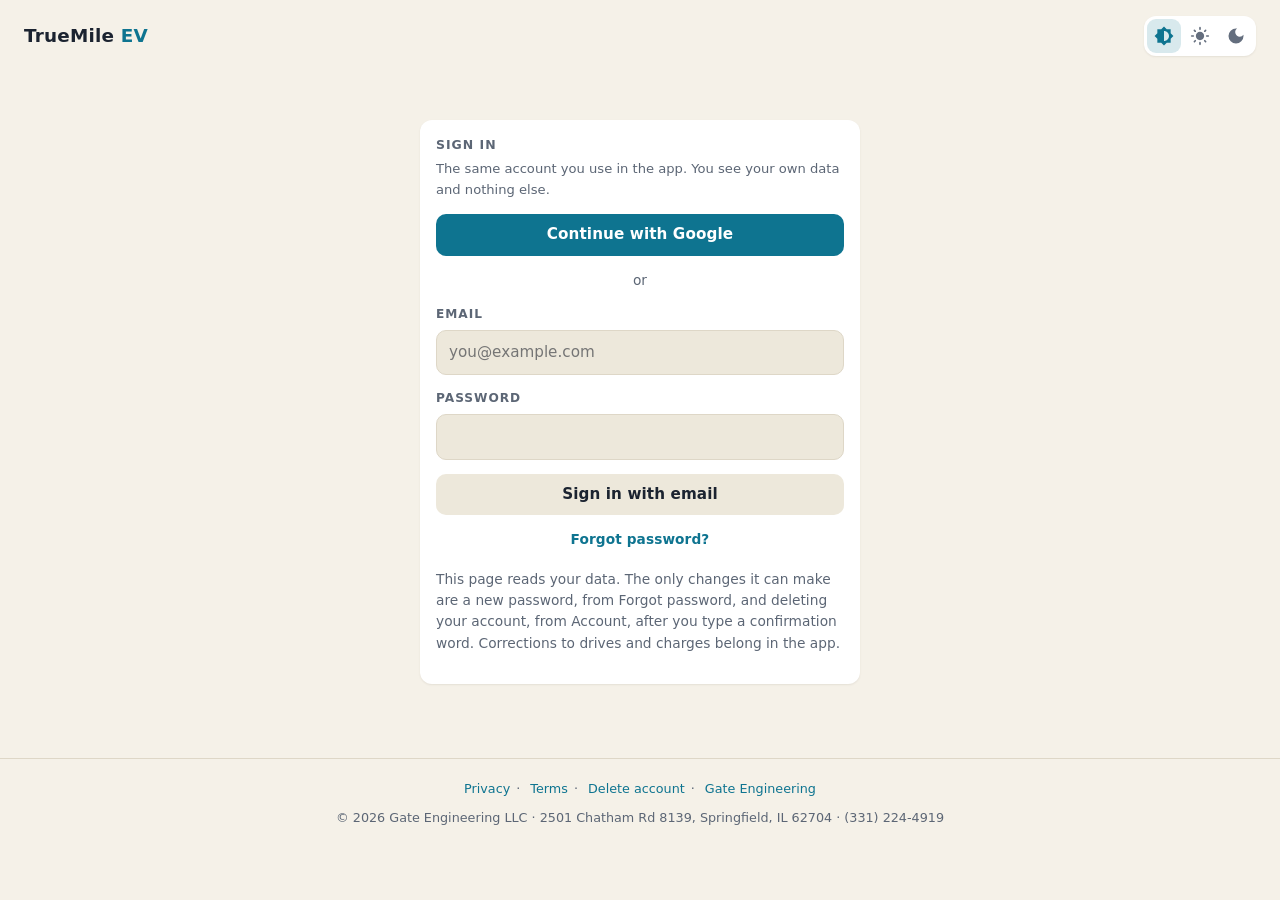
==== commit e073e321: "Launch update Sep 29 (source TrueMileEV a28d957)" ====
--- a/app.html
+++ b/app.html
@@ -5,19 +5,19 @@
 <meta name="robots" content="noindex">
 <title>TrueMile EV — your dashboard</title>
 <link rel="icon" href='data:image/svg+xml,<svg xmlns="http://www.w3.org/2000/svg" viewBox="0 0 64 64"><path d="M10 12 h18 a20 20 0 0 1 0 40 h-18 z" fill="%231e88d2"/><circle cx="52" cy="32" r="6" fill="%2300e676"/></svg>'>
-<link rel="stylesheet" href="assets/style.css?v=3">
-<link rel="stylesheet" href="assets/css/tiles.css?v=3">
-<link rel="stylesheet" href="assets/css/account.css?v=3">
-<link rel="stylesheet" href="assets/css/garage.css?v=3">
-<link rel="stylesheet" href="assets/css/settings.css?v=3">
-<link rel="stylesheet" href="assets/css/financial.css?v=3">
-<link rel="stylesheet" href="assets/css/charges.css?v=3">
-<link rel="stylesheet" href="assets/css/charts.css?v=3">
-<link rel="stylesheet" href="assets/css/trips.css?v=3">
-<link rel="stylesheet" href="assets/css/map.css?v=3">
-<link rel="stylesheet" href="assets/css/report.css?v=3">
-<link rel="stylesheet" href="assets/css/print.css?v=3">
-<script src="assets/config.js?v=3"></script>
+<link rel="stylesheet" href="assets/style.css?v=5">
+<link rel="stylesheet" href="assets/css/tiles.css?v=5">
+<link rel="stylesheet" href="assets/css/account.css?v=5">
+<link rel="stylesheet" href="assets/css/garage.css?v=5">
+<link rel="stylesheet" href="assets/css/settings.css?v=5">
+<link rel="stylesheet" href="assets/css/financial.css?v=5">
+<link rel="stylesheet" href="assets/css/charges.css?v=5">
+<link rel="stylesheet" href="assets/css/charts.css?v=5">
+<link rel="stylesheet" href="assets/css/trips.css?v=5">
+<link rel="stylesheet" href="assets/css/map.css?v=5">
+<link rel="stylesheet" href="assets/css/report.css?v=5">
+<link rel="stylesheet" href="assets/css/print.css?v=5">
+<script src="assets/config.js?v=5"></script>
 </head><body>
 <div class="shell" id="shell">
 
@@ -53,9 +53,42 @@
       <label for="password">Password</label>
       <input id="password" type="password" autocomplete="current-password">
       <button id="emailBtn" type="button" class="wide gap-top">Sign in with email</button>
+      <p class="forgot"><button id="forgotBtn" type="button" class="link">Forgot password?</button></p>
       <div id="signInMsg"></div>
-      <p class="note signin-note">This page reads your data. The one thing it can change is deleting your account,
-      from Account, after you type a confirmation word. Corrections to drives and charges belong in the app.</p>
+      <p class="note signin-note">This page reads your data. The only changes it can make are a new password, from
+      Forgot password, and deleting your account, from Account, after you type a confirmation word. Corrections
+      to drives and charges belong in the app.</p>
+    </div>
+
+    <!-- ── forgot password: the app's code flow (lib/recovery.js; the app's ui/auth/EmailCodeScreens.kt).
+         Step 1 emails a code; step 2 takes the code AND the new password together, checks the
+         password first so a short one never spends the code, and signs in only once it is saved. -->
+    <div id="reset" class="panel narrow hide">
+      <h2>Reset your password</h2>
+      <div id="resetAsk">
+        <p class="sub">Enter the email you use for your TrueMile EV account. We'll email you a 6-digit code.</p>
+        <label for="resetEmail">Email</label>
+        <input id="resetEmail" type="email" autocomplete="username" placeholder="you@example.com">
+        <button id="resetSendBtn" type="button" class="primary wide gap-top">Send code</button>
+        <p class="forgot"><button id="resetHaveCodeBtn" type="button" class="link">I already have a code</button></p>
+        <p class="note">Signed up with Google? Use Continue with Google instead: there is no password to reset.</p>
+      </div>
+      <div id="resetCodeStep" class="hide">
+        <p class="sub" id="resetSentTo"></p>
+        <div id="resetCodeField">
+          <label for="resetCode">Code</label>
+          <input id="resetCode" type="text" inputmode="numeric" autocomplete="one-time-code" maxlength="14" placeholder="123456">
+        </div>
+        <label for="newPassword">New password</label>
+        <input id="newPassword" type="password" autocomplete="new-password" placeholder="At least 6 characters">
+        <label for="newPassword2">New password, again</label>
+        <input id="newPassword2" type="password" autocomplete="new-password">
+        <button id="resetSaveBtn" type="button" class="primary wide gap-top">Set new password</button>
+        <button id="resetResendBtn" type="button" class="wide gap-top">Send a new code</button>
+        <p class="forgot"><button id="resetOtherEmailBtn" type="button" class="link">Use a different email</button></p>
+      </div>
+      <div id="resetMsg" aria-live="polite"></div>
+      <p class="forgot"><button id="resetBackBtn" type="button" class="link">Back to sign in</button></p>
     </div>
 
     <!-- ── the signed-in sections ─────────────────────────────────────────────────────────── -->
@@ -73,5 +106,5 @@
   </div>
 
 </div>
-<script type="module" src="assets/app.js?v=3"></script>
+<script type="module" src="assets/app.js?v=5"></script>
 </body></html>
--- a/assets/style.css
+++ b/assets/style.css
@@ -371,6 +371,11 @@
 
 /* signed out: the brand in the topbar, the sign-in card centred */
 .signin-note{margin-top:14px}
+/* "Forgot password?" and the reset flow's own small links: text buttons in the accent colour */
+.forgot{margin:10px 0 0;text-align:center}
+button.link{background:transparent;border:0;padding:4px 6px;color:var(--accent);font-weight:600;font-size:.9em}
+button.link:hover{background:transparent;text-decoration:underline}
+button.link:disabled:hover{background:transparent;text-decoration:none}
 
 @media (max-width:640px){
   .panel.narrow{margin:24px auto}
--- a/assets/css/account.css
+++ b/assets/css/account.css
@@ -28,6 +28,8 @@
 .account-compare td:first-child{white-space:normal;min-width:200px}
 .account-compare th:not(:first-child),.account-compare td:not(:first-child){text-align:center;width:22%}
 .account-compare .account-cur{background:color-mix(in srgb,var(--accent) 7%,transparent)}
+.account-compare .account-price{font-weight:400;font-size:.78rem;white-space:normal;margin-top:2px;text-transform:none;letter-spacing:normal}
+.account-prices{margin:-6px 0 14px;max-width:70ch}
 .account-yes{color:var(--c-board);font-weight:800}
 .account-no{color:var(--dim)}
 .account-lim{white-space:normal!important;font-size:.86em}
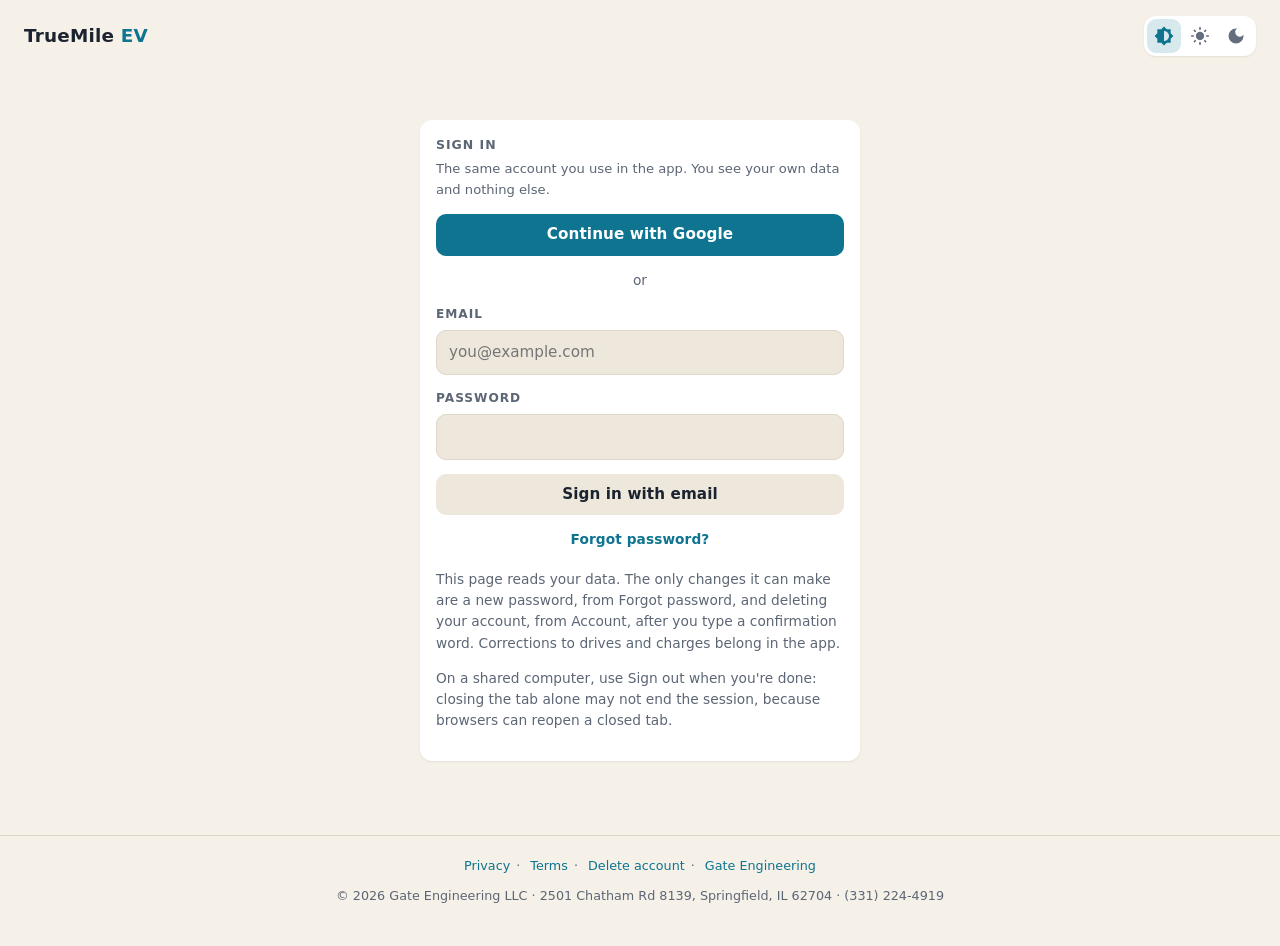
==== commit 40c73620: "Security audit fixes on the dashboard (source TrueMileEV 360ff2a, launch.js kept) PKCE sign-in, emai" ====
--- a/app.html
+++ b/app.html
@@ -5,19 +5,19 @@
 <meta name="robots" content="noindex">
 <title>TrueMile EV — your dashboard</title>
 <link rel="icon" href='data:image/svg+xml,<svg xmlns="http://www.w3.org/2000/svg" viewBox="0 0 64 64"><path d="M10 12 h18 a20 20 0 0 1 0 40 h-18 z" fill="%231e88d2"/><circle cx="52" cy="32" r="6" fill="%2300e676"/></svg>'>
-<link rel="stylesheet" href="assets/style.css?v=5">
-<link rel="stylesheet" href="assets/css/tiles.css?v=5">
-<link rel="stylesheet" href="assets/css/account.css?v=5">
-<link rel="stylesheet" href="assets/css/garage.css?v=5">
-<link rel="stylesheet" href="assets/css/settings.css?v=5">
-<link rel="stylesheet" href="assets/css/financial.css?v=5">
-<link rel="stylesheet" href="assets/css/charges.css?v=5">
-<link rel="stylesheet" href="assets/css/charts.css?v=5">
-<link rel="stylesheet" href="assets/css/trips.css?v=5">
-<link rel="stylesheet" href="assets/css/map.css?v=5">
-<link rel="stylesheet" href="assets/css/report.css?v=5">
-<link rel="stylesheet" href="assets/css/print.css?v=5">
-<script src="assets/config.js?v=5"></script>
+<link rel="stylesheet" href="assets/style.css?v=8">
+<link rel="stylesheet" href="assets/css/tiles.css?v=8">
+<link rel="stylesheet" href="assets/css/account.css?v=8">
+<link rel="stylesheet" href="assets/css/garage.css?v=8">
+<link rel="stylesheet" href="assets/css/settings.css?v=8">
+<link rel="stylesheet" href="assets/css/financial.css?v=8">
+<link rel="stylesheet" href="assets/css/charges.css?v=8">
+<link rel="stylesheet" href="assets/css/charts.css?v=8">
+<link rel="stylesheet" href="assets/css/trips.css?v=8">
+<link rel="stylesheet" href="assets/css/map.css?v=8">
+<link rel="stylesheet" href="assets/css/report.css?v=8">
+<link rel="stylesheet" href="assets/css/print.css?v=8">
+<script src="assets/config.js?v=8"></script>
 </head><body>
 <div class="shell" id="shell">
 
@@ -58,6 +58,8 @@
       <p class="note signin-note">This page reads your data. The only changes it can make are a new password, from
       Forgot password, and deleting your account, from Account, after you type a confirmation word. Corrections
       to drives and charges belong in the app.</p>
+      <p class="note signin-shared">On a shared computer, use Sign out when you're done: closing the tab alone may
+      not end the session, because browsers can reopen a closed tab.</p>
     </div>
 
     <!-- ── forgot password: the app's code flow (lib/recovery.js; the app's ui/auth/EmailCodeScreens.kt).
@@ -80,7 +82,7 @@
           <input id="resetCode" type="text" inputmode="numeric" autocomplete="one-time-code" maxlength="14" placeholder="123456">
         </div>
         <label for="newPassword">New password</label>
-        <input id="newPassword" type="password" autocomplete="new-password" placeholder="At least 6 characters">
+        <input id="newPassword" type="password" autocomplete="new-password" placeholder="At least 8 characters">
         <label for="newPassword2">New password, again</label>
         <input id="newPassword2" type="password" autocomplete="new-password">
         <button id="resetSaveBtn" type="button" class="primary wide gap-top">Set new password</button>
@@ -106,5 +108,5 @@
   </div>
 
 </div>
-<script type="module" src="assets/app.js?v=5"></script>
+<script type="module" src="assets/app.js?v=8"></script>
 </body></html>
--- a/assets/css/account.css
+++ b/assets/css/account.css
@@ -30,6 +30,7 @@
 .account-compare .account-cur{background:color-mix(in srgb,var(--accent) 7%,transparent)}
 .account-compare .account-price{font-weight:400;font-size:.78rem;white-space:normal;margin-top:2px;text-transform:none;letter-spacing:normal}
 .account-prices{margin:-6px 0 14px;max-width:70ch}
+.account-guarantee{margin:-6px 0 14px;max-width:70ch}
 .account-yes{color:var(--c-board);font-weight:800}
 .account-no{color:var(--dim)}
 .account-lim{white-space:normal!important;font-size:.86em}
